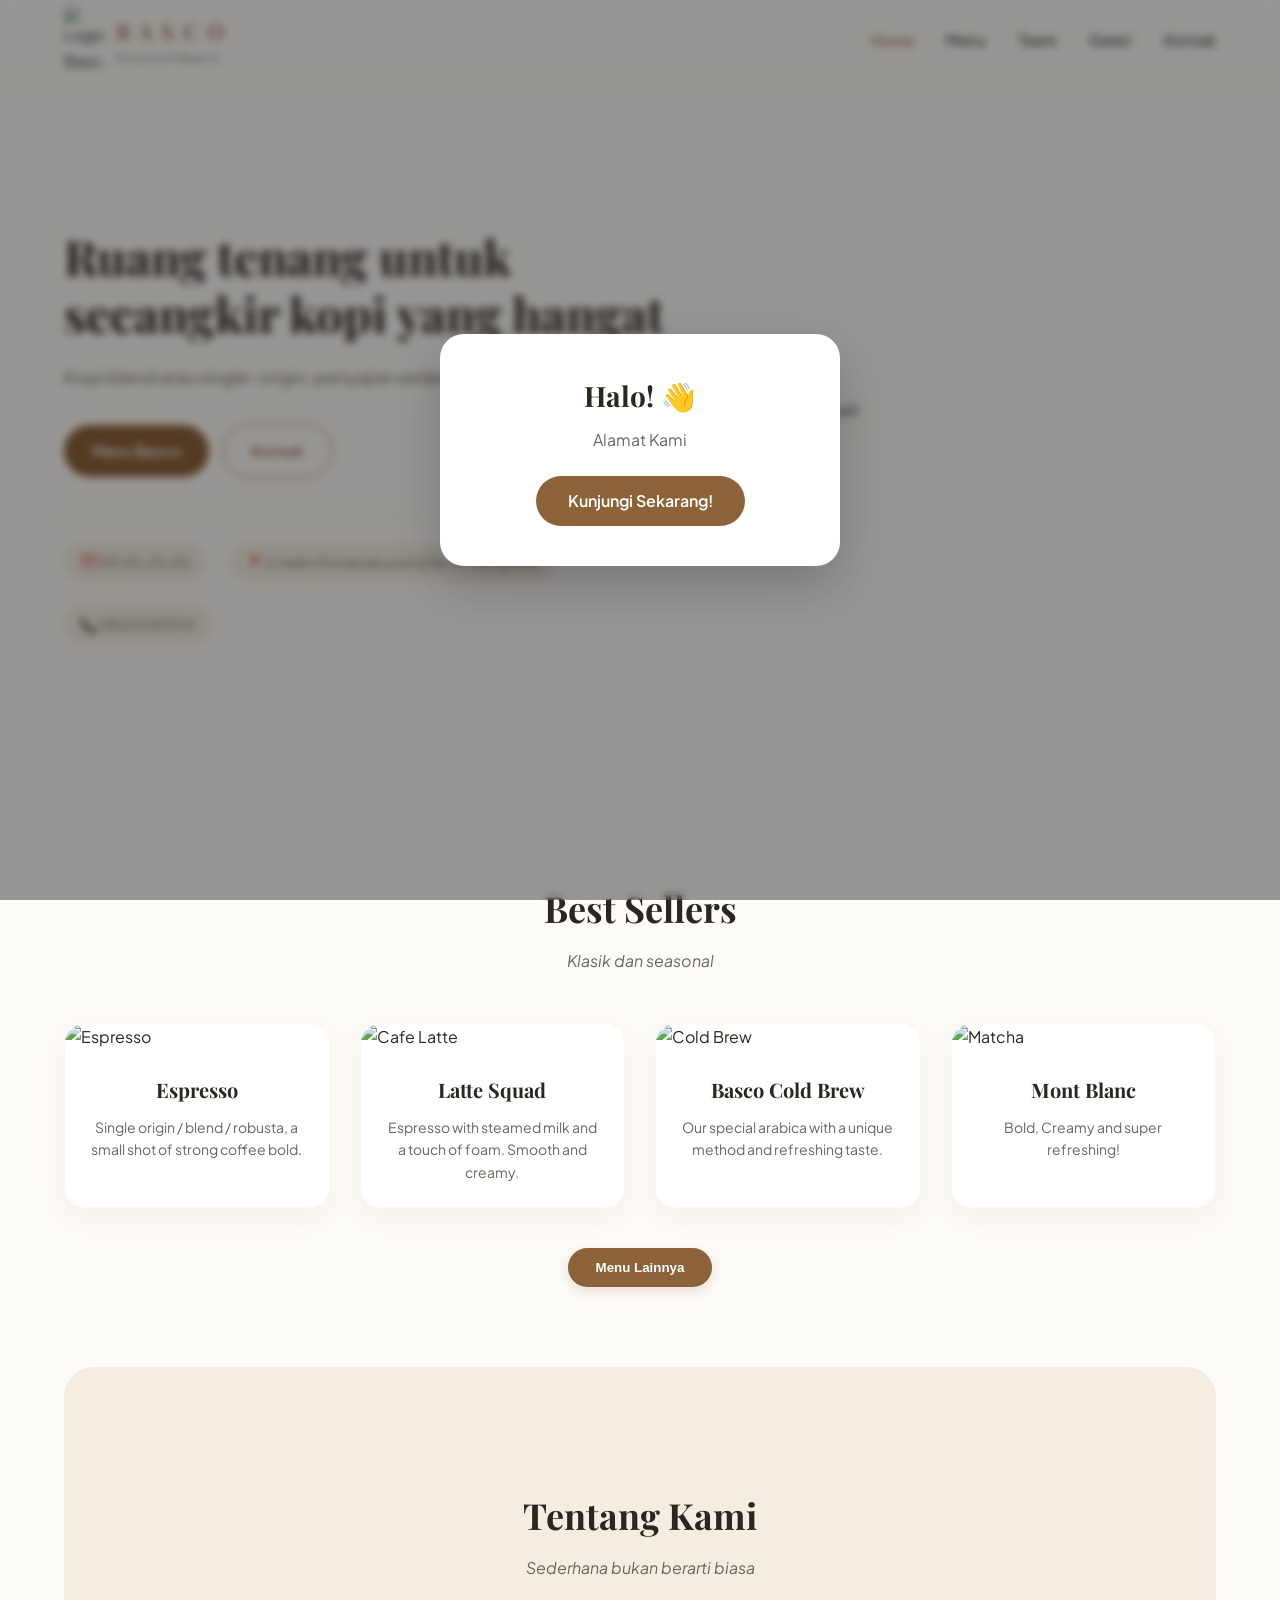
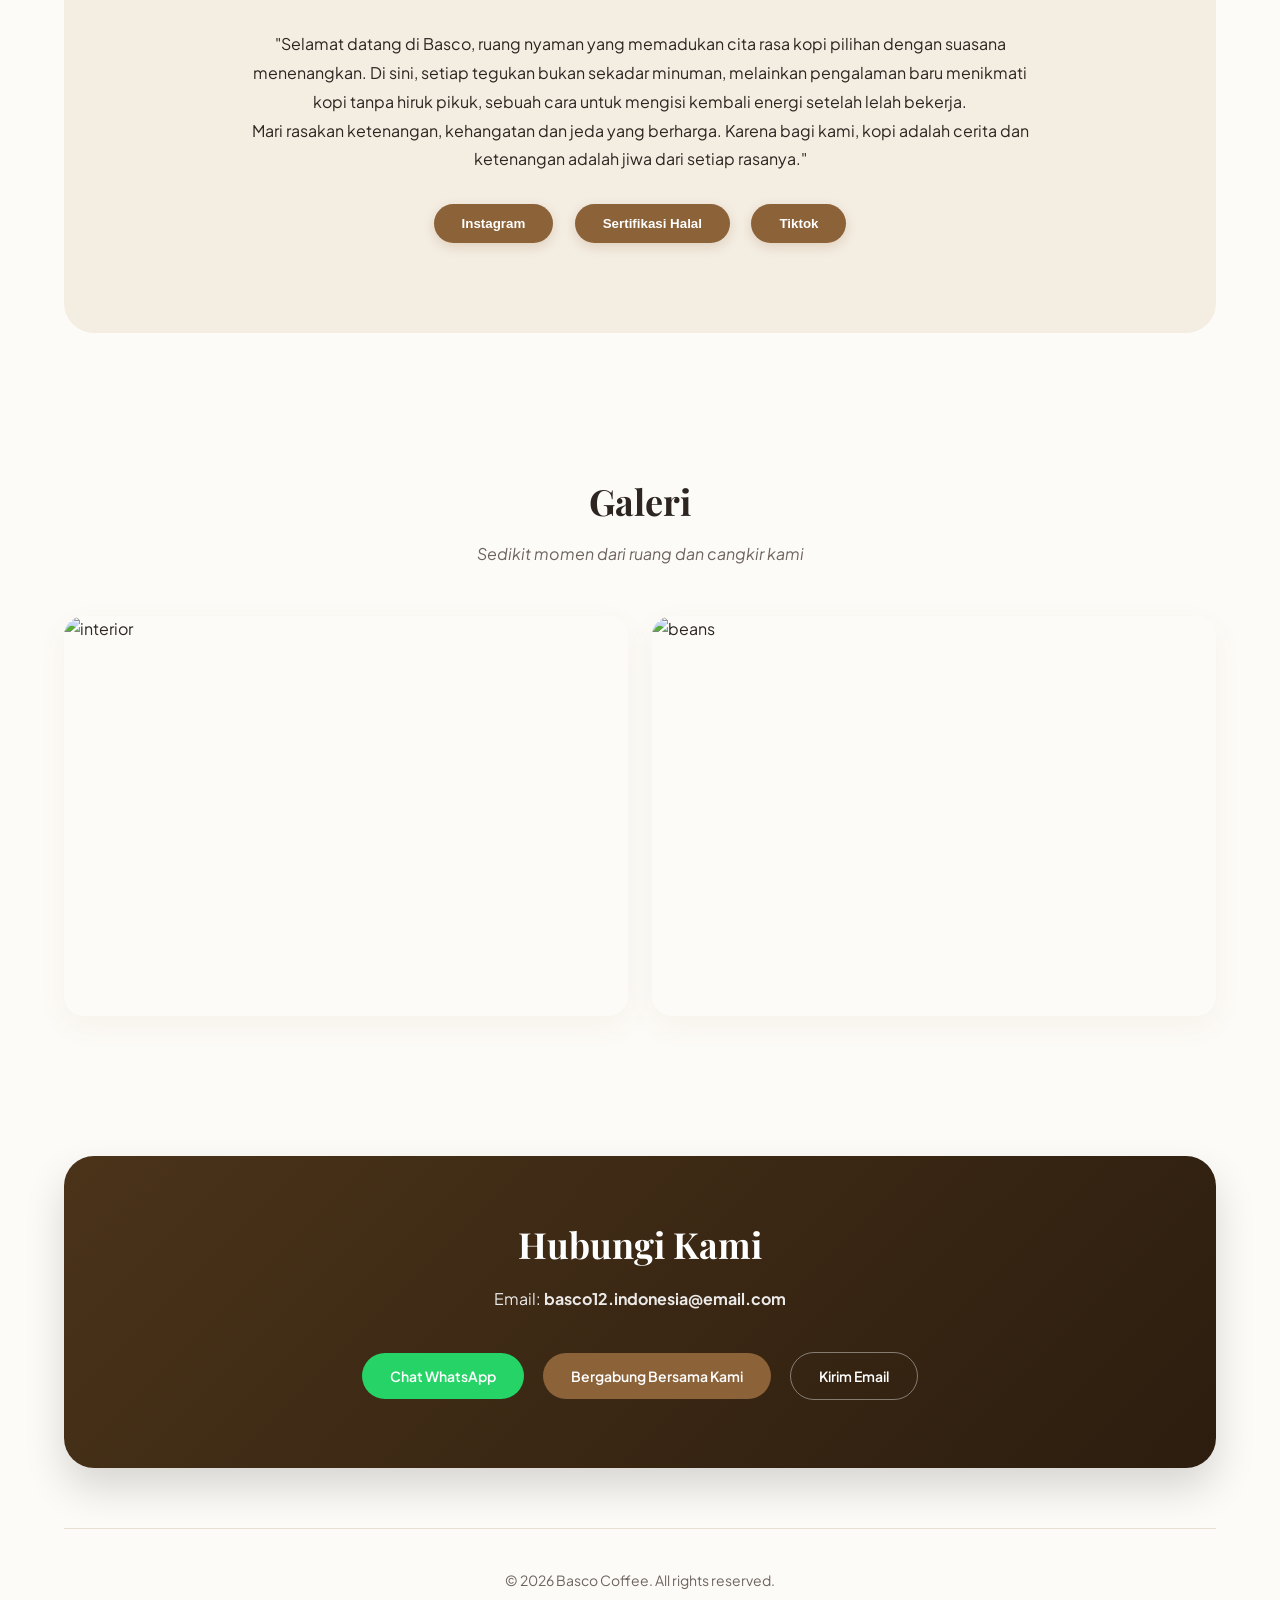
==== index.html @ 5ec3954d "Add files via upload" ====
<!doctype html>
<html lang="id">
  <head>
    <meta charset="utf-8" />
    <meta name="viewport" content="width=device-width,initial-scale=1" />
    <title>B A S C O</title>
    <link rel="icon" href="img/logo basco 1.png" type="image/x-icon" />
    <meta name="description" content="BASCO -Bangkalan Specialty Coffee." />

    <link rel="preconnect" href="https://fonts.googleapis.com" />
    <link rel="preconnect" href="https://fonts.gstatic.com" crossorigin />
    <link
      href="https://fonts.googleapis.com/css2?family=Plus+Jakarta+Sans:wght@300;400;500;600;700&family=Playfair+Display:ital,wght@0,600;1,400&display=swap"
      rel="stylesheet"
    />

    <style>
      /* --- SYSTEM VARIABLES & COFFEE THEME --- */
      :root {
        --bg-primary: #fdfbf7;
        --bg-secondary: #f4ede2;
        --text-main: #2c2520;
        --text-muted: #6e645e;
        --accent: #8c6239;
        --accent-hover: #6f4e2c;
        --accent-light: #e8ded1;
        --white: #ffffff;
        --shadow: 0 10px 30px rgba(140, 98, 57, 0.06);
        --transition: all 0.3s cubic-bezier(0.4, 0, 0.2, 1);
      }

      /* --- BASE STYLES --- */
      * {
        box-sizing: border-box;
        margin: 0;
        padding: 0;
      }
      body {
        font-family: "Plus Jakarta Sans", sans-serif;
        background-color: var(--bg-primary);
        color: var(--text-main);
        line-height: 1.6;
        overflow-x: hidden;
      }
      .container {
        width: 100%;
        max-width: 1200px;
        margin: 0 auto;
        padding: 0 24px;
      }
      a {
        text-decoration: none;
        color: inherit;
        transition: var(--transition);
      }

      /* --- HEADER & NAVIGATION --- */
      header {
        background-color: rgba(253, 251, 247, 0.85);
        backdrop-filter: blur(12px);
        position: fixed;
        top: 0;
        left: 0;
        width: 100%;
        z-index: 1000;
        border-bottom: 1px solid rgba(140, 98, 57, 0.08);
      }
      .nav {
        display: flex;
        justify-content: space-between;
        align-items: center;
        height: 80px;
      }
      .brand {
        display: flex;
        align-items: center;
        gap: 12px;
      }
      .brand-title {
        font-family: "Playfair Display", serif;
        font-size: 22px;
        font-weight: 600;
        letter-spacing: 2px;
        color: var(--accent);
      }
      .brand-sub {
        font-size: 11px;
        color: var(--text-muted);
        letter-spacing: 1px;
      }
      nav ul {
        display: flex;
        list-style: none;
        gap: 32px;
      }
      nav ul a {
        font-size: 15px;
        font-weight: 500;
        color: var(--text-main);
        position: relative;
      }
      nav ul a:hover,
      nav ul a.active {
        color: var(--accent);
      }
      nav ul a::after {
        content: "";
        position: absolute;
        bottom: -6px;
        left: 0;
        width: 0;
        height: 2px;
        background-color: var(--accent);
        transition: var(--transition);
      }
      nav ul a:hover::after {
        width: 100%;
      }
      .menu-toggle {
        display: none;
        background: none;
        border: none;
        font-size: 24px;
        color: var(--text-main);
        cursor: pointer;
      }

      /* --- MAIN CONTAINER COMPENSATE --- */
      main {
        margin-top: 80px;
      }

      /* --- HERO SECTION --- */
      .hero {
        display: grid;
        grid-template-columns: 1.2fr 0.8fr;
        align-items: center;
        gap: 60px;
        padding: 80px 0;
        min-height: calc(100vh - 80px);
      }
      .hero-content h1 {
        font-family: "Playfair Display", serif;
        font-size: 48px;
        line-height: 1.2;
        margin-bottom: 20px;
        color: var(--text-main);
      }
      .hero-content p.muted {
        font-size: 18px;
        color: var(--text-muted);
        margin-bottom: 32px;
      }
      .hero-info-grid {
        display: flex;
        gap: 24px;
        flex-wrap: wrap;
        margin-top: 40px;
        padding-top: 24px;
        border-top: 1px solid var(--accent-light);
      }
      .hero-info-grid div {
        font-size: 14px;
        color: var(--text-muted);
        background: var(--bg-secondary);
        padding: 8px 16px;
        border-radius: 30px;
        display: flex;
        align-items: center;
        gap: 8px;
      }
      .hero-visual img {
        width: 100%;
        height: 500px;
        object-fit: cover;
        border-radius: 24px;
        box-shadow: var(--shadow);
      }

      /* --- BUTTONS --- */
      .btn {
        display: inline-block;
        padding: 14px 28px;
        border-radius: 30px;
        font-weight: 600;
        font-size: 15px;
        text-align: center;
      }
      .btn:first-of-type {
        background-color: var(--accent);
        color: var(--white);
      }
      .btn:first-of-type:hover {
        background-color: var(--accent-hover);
        transform: translateY(-2px);
      }
      .btn:last-of-type {
        border: 1px solid var(--accent);
        color: var(--accent);
      }
      .btn:last-of-type:hover {
        background-color: var(--accent-light);
        transform: translateY(-2px);
      }

      /* --- SECTION TITLES --- */
      .section-title {
        text-align: center;
        margin-bottom: 50px;
        padding-top: 60px;
      }
      .section-title h2 {
        font-family: "Playfair Display", serif;
        font-size: 36px;
        color: var(--text-main);
        margin-bottom: 10px;
      }
      .section-title .muted {
        color: var(--text-muted);
        font-size: 16px;
        font-style: italic;
      }

      /* --- MENU CARD GRID --- */
      .grid.menu-grid {
        display: grid;
        grid-template-columns: repeat(auto-fit, minmax(250px, 1fr));
        gap: 30px;
        margin-bottom: 40px;
      }
      .card {
        background: var(--white);
        border-radius: 20px;
        overflow: hidden;
        box-shadow: var(--shadow);
        transition: var(--transition);
        border: 1px solid rgba(140, 98, 57, 0.04);
      }
      .card:hover {
        transform: translateY(-8px);
        box-shadow: 0 20px 40px rgba(140, 98, 57, 0.12);
      }
      .card .media img {
        width: 100%;
        height: 220px;
        object-fit: cover;
      }
      .card .body {
        padding: 24px;
        text-align: center;
      }
      .card h3 {
        font-family: "Playfair Display", serif;
        font-size: 20px;
        margin-bottom: 10px;
        color: var(--text-main);
      }
      .card p.muted {
        font-size: 14px;
        color: var(--text-muted);
      }
      .body-btn {
        display: flex;
        justify-content: center;
        gap: 16px;
        flex-wrap: wrap;
        margin: 30px 0;
      }
      .menu-btn {
        background-color: var(--accent);
        color: var(--white);
        border: none;
        padding: 12px 28px;
        border-radius: 30px;
        font-weight: 600;
        cursor: pointer;
        transition: var(--transition);
        box-shadow: 0 4px 12px rgba(140, 98, 57, 0.2);
      }
      .menu-btn:hover {
        background-color: var(--accent-hover);
        transform: translateY(-2px);
      }

      /* --- ABOUT SECTION --- */
      #about {
        background-color: var(--bg-secondary) !important;
        border-radius: 30px !important;
        padding: 60px 40px;
        margin-top: 80px;
      }
      #about p.muted {
        font-size: 16px;
        color: var(--text-main);
        text-align: center;
        max-width: 800px;
        margin: 0 auto;
      }
      #about p {
        margin-bottom: 20px;
        line-height: 1.8;
      }

      /* --- GALLERY SECTION --- */
      #gallery {
        padding: 80px 0 !important;
      }
      .masonry {
        display: grid;
        grid-template-columns: 1fr 1fr;
        gap: 24px;
      }
      .masonry img {
        width: 100%;
        height: 400px;
        object-fit: cover;
        border-radius: 20px;
        box-shadow: var(--shadow);
        transition: var(--transition);
      }
      .masonry img:hover {
        transform: scale(1.02);
      }

      /* --- CONTACT / CTA BOX --- */
      .cta-box {
        background: linear-gradient(135deg, #4a3319, #2c1d0f);
        color: var(--white);
        padding: 60px 40px;
        border-radius: 30px;
        text-align: center;
        margin: 60px 0;
        box-shadow: 0 20px 40px rgba(0, 0, 0, 0.15);
      }
      .cta-box h2 {
        font-family: "Playfair Display", serif;
        font-size: 36px;
        margin-bottom: 12px;
      }
      .cta-box p {
        margin-bottom: 32px;
        opacity: 0.9;
        font-size: 16px;
      }
      .cta-box a {
        display: inline-block;
        padding: 12px 28px;
        border-radius: 30px;
        margin: 8px;
        font-weight: 600;
        font-size: 14px;
      }
      .cta-box a.whatsapp {
        background-color: #25d366;
        color: white;
      }
      .cta-box a.membership {
        background-color: var(--accent);
        color: white;
      }
      .cta-box a.email {
        background-color: transparent;
        color: white;
        border: 1px solid rgba(255, 255, 255, 0.4);
      }
      .cta-box a:hover {
        transform: translateY(-3px);
        box-shadow: 0 8px 20px rgba(0, 0, 0, 0.2);
      }

      /* --- FOOTER --- */
      footer {
        padding: 40px 0;
        border-top: 1px solid var(--accent-light);
        color: var(--text-muted);
        font-size: 14px;
      }

      /* --- POPUP & OVERLAY --- */
      #popup-overlay {
        position: fixed;
        top: 0;
        left: 0;
        width: 100%;
        height: 100%;
        background: rgba(0, 0, 0, 0.4);
        backdrop-filter: blur(4px);
        z-index: 10000;
        display: none;
        opacity: 0;
        transition: opacity 0.4s ease;
      }
      #instagram-popup {
        position: fixed;
        top: 50%;
        left: 50%;
        transform: translate(-50%, -50%) scale(0.9);
        background: var(--white);
        padding: 40px;
        border-radius: 24px;
        box-shadow: 0 20px 50px rgba(0, 0, 0, 0.2);
        z-index: 10001;
        display: none;
        text-align: center;
        max-width: 400px;
        width: 90%;
        opacity: 0;
        transition:
          transform 0.4s ease,
          opacity 0.4s ease;
      }
      #instagram-popup.show {
        opacity: 1;
        transform: translate(-50%, -50%) scale(1);
      }
      .popup-content h3 {
        font-family: "Playfair Display", serif;
        font-size: 28px;
        margin-bottom: 8px;
      }
      .popup-content p {
        color: var(--text-muted);
        margin-bottom: 24px;
      }
      .insta-btn {
        display: inline-block;
        background: var(--accent);
        color: white;
        padding: 12px 32px;
        border-radius: 30px;
        font-weight: 600;
      }

      /* --- MOBILE NAVIGATION PANEL --- */
      .mobile-nav {
        position: fixed;
        top: 0;
        left: 0;
        width: 100%;
        height: 100%;
        background: rgba(0, 0, 0, 0.5);
        z-index: 2000;
        display: none;
        justify-content: flex-end;
      }
      .mobile-nav .panel {
        background: var(--bg-primary);
        width: 280px;
        height: 100%;
        padding: 40px 24px;
        box-shadow: -10px 0 30px rgba(0, 0, 0, 0.1);
      }

      /* --- FADE IN ANIMATION --- */
      .fade-up {
        opacity: 0;
        transform: translateY(20px);
        animation: fadeUp 0.8s cubic-bezier(0.4, 0, 0.2, 1) forwards;
      }
      @keyframes fadeUp {
        to {
          opacity: 1;
          transform: translateY(0);
        }
      }

      /* --- RESPONSIVE RESPONSES --- */
      @media (max-width: 992px) {
        .hero {
          grid-template-columns: 1fr;
          text-align: center;
          gap: 40px;
          padding: 40px 0;
        }
        .hero-info-grid {
          justify-content: center;
        }
        .hero-visual img {
          height: 350px;
        }
        nav {
          display: none;
        }
        .menu-toggle {
          display: block;
        }
        .masonry {
          grid-template-columns: 1fr;
        }
        .masonry img {
          height: 300px;
        }
      }
    </style>
  </head>
  <body>
    <header>
      <div class="container nav">
        <div class="brand">
          <div class="logo">
            <img
              src="img/logo basco 1.png"
              alt="Logo Basco"
              style="width: 40px; display: block"
            />
          </div>
          <div>
            <div class="brand-title">B A S C O</div>
            <div class="brand-sub">#startwithBasco</div>
          </div>
        </div>

        <nav>
          <ul>
            <li><a href="index.html" class="active">Home</a></li>
            <li><a href="menu.html">Menu</a></li>
            <li><a href="team.html">Team</a></li>
            <li><a href="gallery.html">Galeri</a></li>
            <li><a href="kontak.html">Kontak</a></li>
          </ul>
        </nav>

        <button
          class="menu-toggle"
          aria-label="buka menu"
          onclick="openMobile()"
        >
          ☰
        </button>
      </div>
    </header>

    <main class="container">
      <!-- Hero -->
      <section id="home" class="hero">
        <div class="hero-content fade-up">
          <br>
          <br> 
          <h1>Ruang tenang untuk secangkir kopi yang hangat</h1>
          <p class="muted">
            Kopi blend atau single-origin, penyajian sederhana, tenang dan
            hangat.
          </p>
          <p style="margin-top: 18px">
            <a href="menu.html" class="btn">Menu Basco</a>
            <a href="kontak.html" style="margin-left: 10px" class="btn"
              >Kontak</a
            >
          </p>

          <div class="hero-info-grid">
            <div>⏰ 09.00–23.00</div>
            <div>📍 Jl. Halim Perdanakusuma No.40 Bangkalan</div>
            <div>📞 082232493114</div>
          </div>
        </div>

        <div class="hero-visual fade-up" style="animation-delay: 0.08s">
          <img src="img/dang-cong-JqF4IS65xEg-unsplash.jpg" alt="Latte art" />
        </div>
      </section>

      <!-- Menu -->
      <section id="menu">
        <div class="section-title">
          <div>
            <h2>Best Sellers</h2>
            <div class="muted">Klasik dan seasonal</div>
          </div>
        </div>

        <div class="grid menu-grid">
          <article class="card fade-up">
            <div class="media">
              <img src="img/espresso.png" alt="Espresso" />
            </div>
            <div class="body">
              <h3>Espresso</h3>
              <p class="muted">
                Single origin / blend / robusta, a small shot of strong coffee
                bold.
              </p>
            </div>
          </article>

          <article class="card fade-up">
            <div class="media">
              <img src="img/cafe latte.png" alt="Cafe Latte" />
            </div>
            <div class="body">
              <h3>Latte Squad</h3>
              <p class="muted">
                Espresso with steamed milk and a touch of foam. Smooth and
                creamy.
              </p>
            </div>
          </article>

          <article class="card fade-up">
            <div class="media">
              <img src="img/coldbrew.png" alt="Cold Brew" />
            </div>
            <div class="body">
              <h3>Basco Cold Brew</h3>
              <p class="muted">
                Our special arabica with a unique method and refreshing taste.
              </p>
            </div>
          </article>

          <article class="card fade-up">
            <div class="media">
              <img src="img/montblanc.png" alt="Matcha" />
            </div>
            <div class="body">
              <h3>Mont Blanc</h3>
              <p class="muted">Bold, Creamy and super refreshing!</p>
            </div>
          </article>
        </div>
      </section>

      <div class="body-btn">
        <a href="menu.html"><button class="menu-btn">Menu Lainnya</button></a>
      </div>

      <!-- Tentang -->
      <section id="about">
        <div class="section-title">
          <div>
            <h2>Tentang Kami</h2>
            <div class="muted">Sederhana bukan berarti biasa</div>
          </div>
        </div>
        <div class="split">
          <div>
            <p class="muted">
              "Selamat datang di Basco, ruang nyaman yang memadukan cita rasa
              kopi pilihan dengan suasana menenangkan. Di sini, setiap tegukan
              bukan sekadar minuman, melainkan pengalaman baru menikmati kopi
              tanpa hiruk pikuk, sebuah cara untuk mengisi kembali energi
              setelah lelah bekerja.
            </p>
            <p class="muted">
              Mari rasakan ketenangan, kehangatan dan jeda yang berharga. Karena
              bagi kami, kopi adalah cerita dan ketenangan adalah jiwa dari
              setiap rasanya."
            </p>
          </div>
        </div>

        <div class="body-btn" style="gap: 2%">
          <a href="https://www.instagram.com/basco_coffee/"
            ><button class="menu-btn">Instagram</button></a
          >
          <a href="halal.html"
            ><button class="menu-btn">Sertifikasi Halal</button></a
          >
          <a href="https://www.tiktok.com/@basco.coffee"
            ><button class="menu-btn">Tiktok</button></a
          >
        </div>
      </section>

      <!-- Galeri -->
      <section id="gallery">
        <div class="section-title">
          <div>
            <h2>Galeri</h2>
            <div class="muted">Sedikit momen dari ruang dan cangkir kami</div>
          </div>
        </div>
        <div class="masonry">
          <img src="img/galeri 1.jpg" alt="interior" />
          <img src="img/galeri 2.jpg" alt="beans" />
        </div>
      </section>

      <!-- Kontak -->
      <section id="kontak">
        <div class="cta-box">
          <h2>Hubungi Kami</h2>
          <p>
            Email: <strong id="year-target">basco12.indonesia@email.com</strong>
          </p>
          <a href="https://wa.me/6282232493114" target="_blank" class="whatsapp"
            >Chat WhatsApp</a
          >
          <a href="Memberhsip.html" target="_blank" class="membership"
            >Bergabung Bersama Kami</a
          >
          <a href="mailto:basco12.indonesia@email.com" class="email"
            >Kirim Email</a
          >
        </div>
      </section>

      <!-- Footer -->
      <footer style="text-align: center">
        <p>&copy; <span id="year"></span> Basco Coffee. All rights reserved.</p>
      </footer>
    </main>

    <!-- Popups -->
    <div id="popup-overlay"></div>
    <div id="instagram-popup">
      <div class="popup-content">
        <h3>Halo! 👋</h3>
        <p>Alamat Kami</p>
        <a
          href="https://share.google/6Fn94k9wrX396Gsru"
          target="_blank"
          class="insta-btn"
          >Kunjungi Sekarang!</a
        >
      </div>
    </div>

    <!-- Mobile Nav -->
    <div class="mobile-nav" id="mobileNav" onclick="closeMobile()">
      <div class="panel" onclick="event.stopPropagation()">
        <nav style="display: block">
          <ul
            style="
              list-style: none;
              padding: 0;
              margin: 0;
              display: flex;
              flex-direction: column;
              gap: 20px;
            "
          >
            <li><a href="index.html" onclick="closeMobile()">Home</a></li>
            <li><a href="menu.html" onclick="closeMobile()">Menu</a></li>
            <li><a href="team.html" onclick="closeMobile()">Team</a></li>
            <li><a href="gallery.html" onclick="closeMobile()">Galeri</a></li>
            <li><a href="kontak.html" onclick="closeMobile()">Kontak</a></li>
          </ul>
        </nav>
      </div>
    </div>

    <script>
      window.addEventListener("load", function () {
        const popup = document.getElementById("instagram-popup");
        const overlay = document.getElementById("popup-overlay");

        popup.style.display = "block";
        overlay.style.display = "block";

        setTimeout(() => {
          popup.classList.add("show");
          overlay.style.opacity = "1";
        }, 100);

        setTimeout(function () {
          popup.style.opacity = "0";
          popup.style.transform = "translate(-50%, -50%) scale(0.9)";
          overlay.style.opacity = "0";

          setTimeout(function () {
            popup.style.display = "none";
            overlay.style.display = "none";
          }, 500);
        }, 2000);
      });

      // Tahun Otomatis Berdasarkan Script Bawaan Anda
      document.getElementById("year").textContent = new Date().getFullYear();

      function openMobile() {
        document.getElementById("mobileNav").style.display = "flex";
      }
      function closeMobile() {
        document.getElementById("mobileNav").style.display = "none";
      }

      // Animasi Fade Up Otomatis bawaan
      window.addEventListener("load", () => {
        document.querySelectorAll(".fade-up").forEach((el, i) => {
          el.style.animationDelay = i * 0.08 + "s";
        });
      });
    </script>
  </body>
</html>
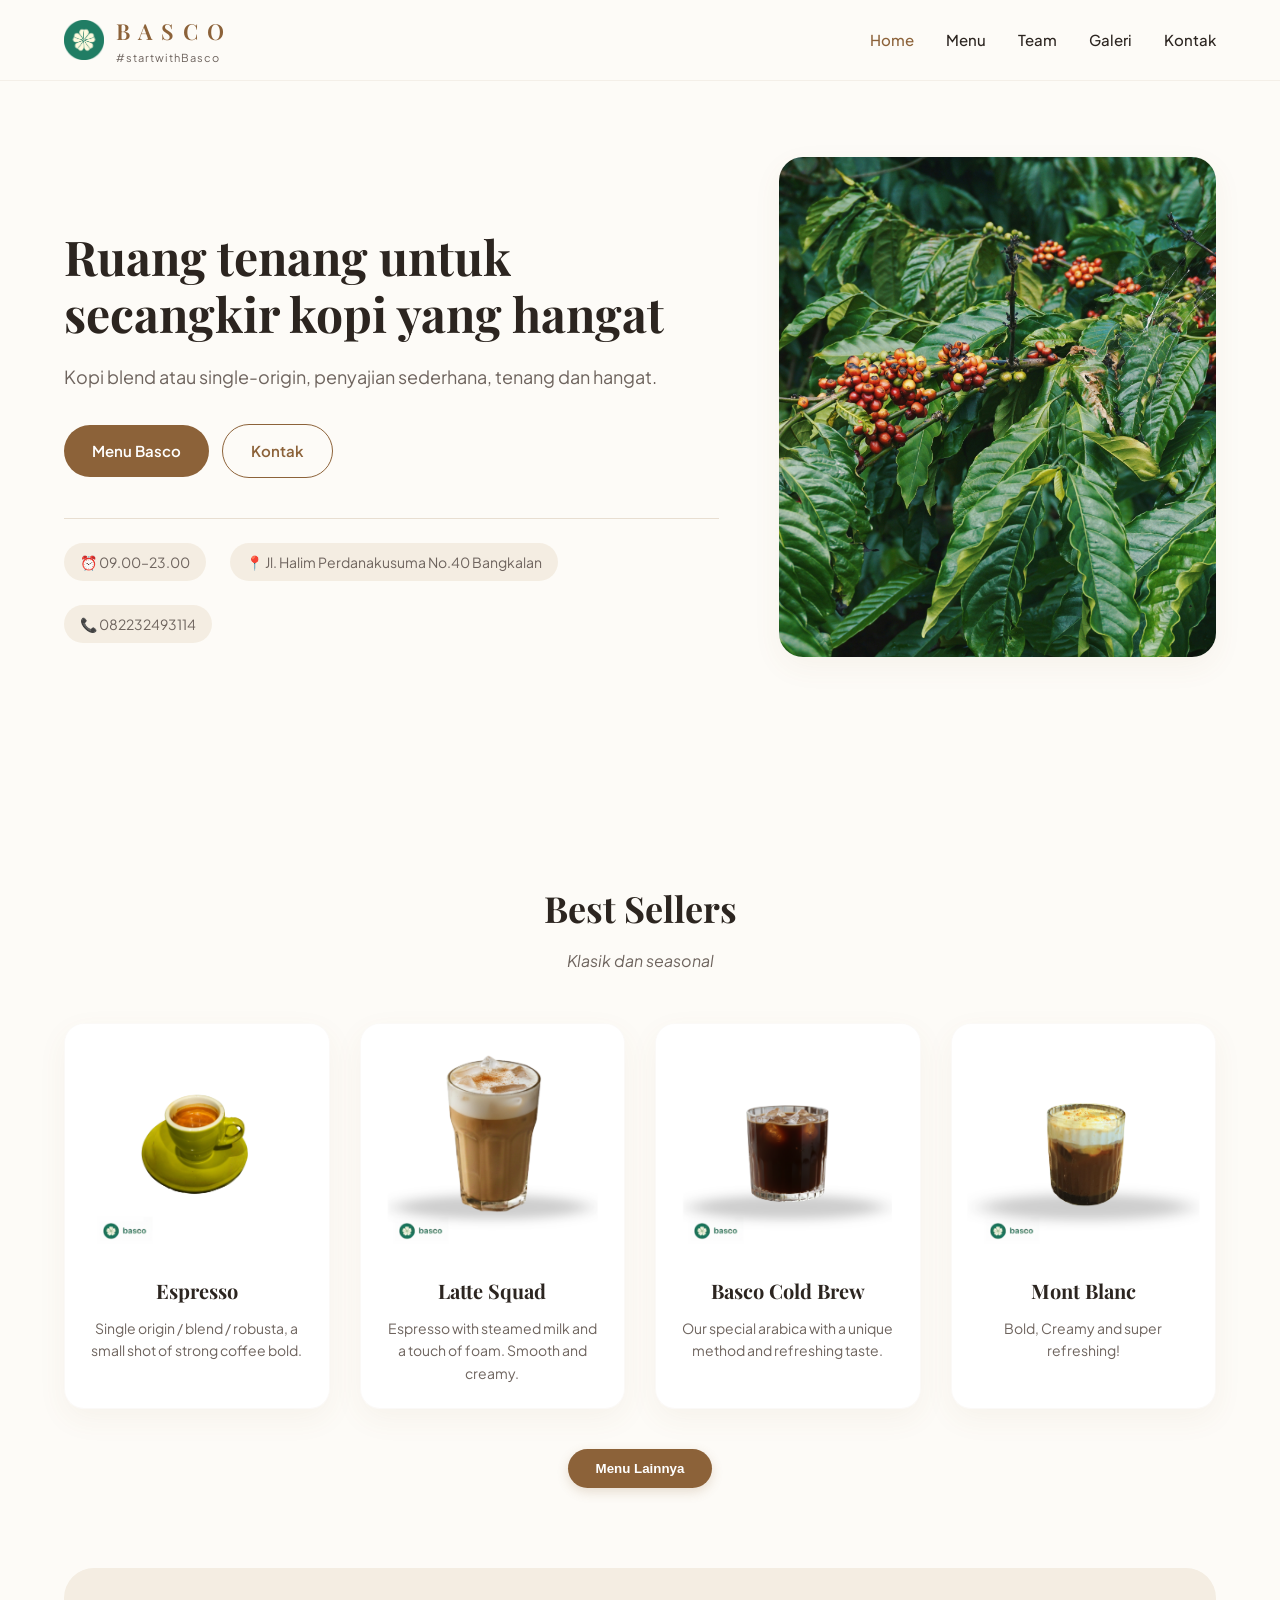
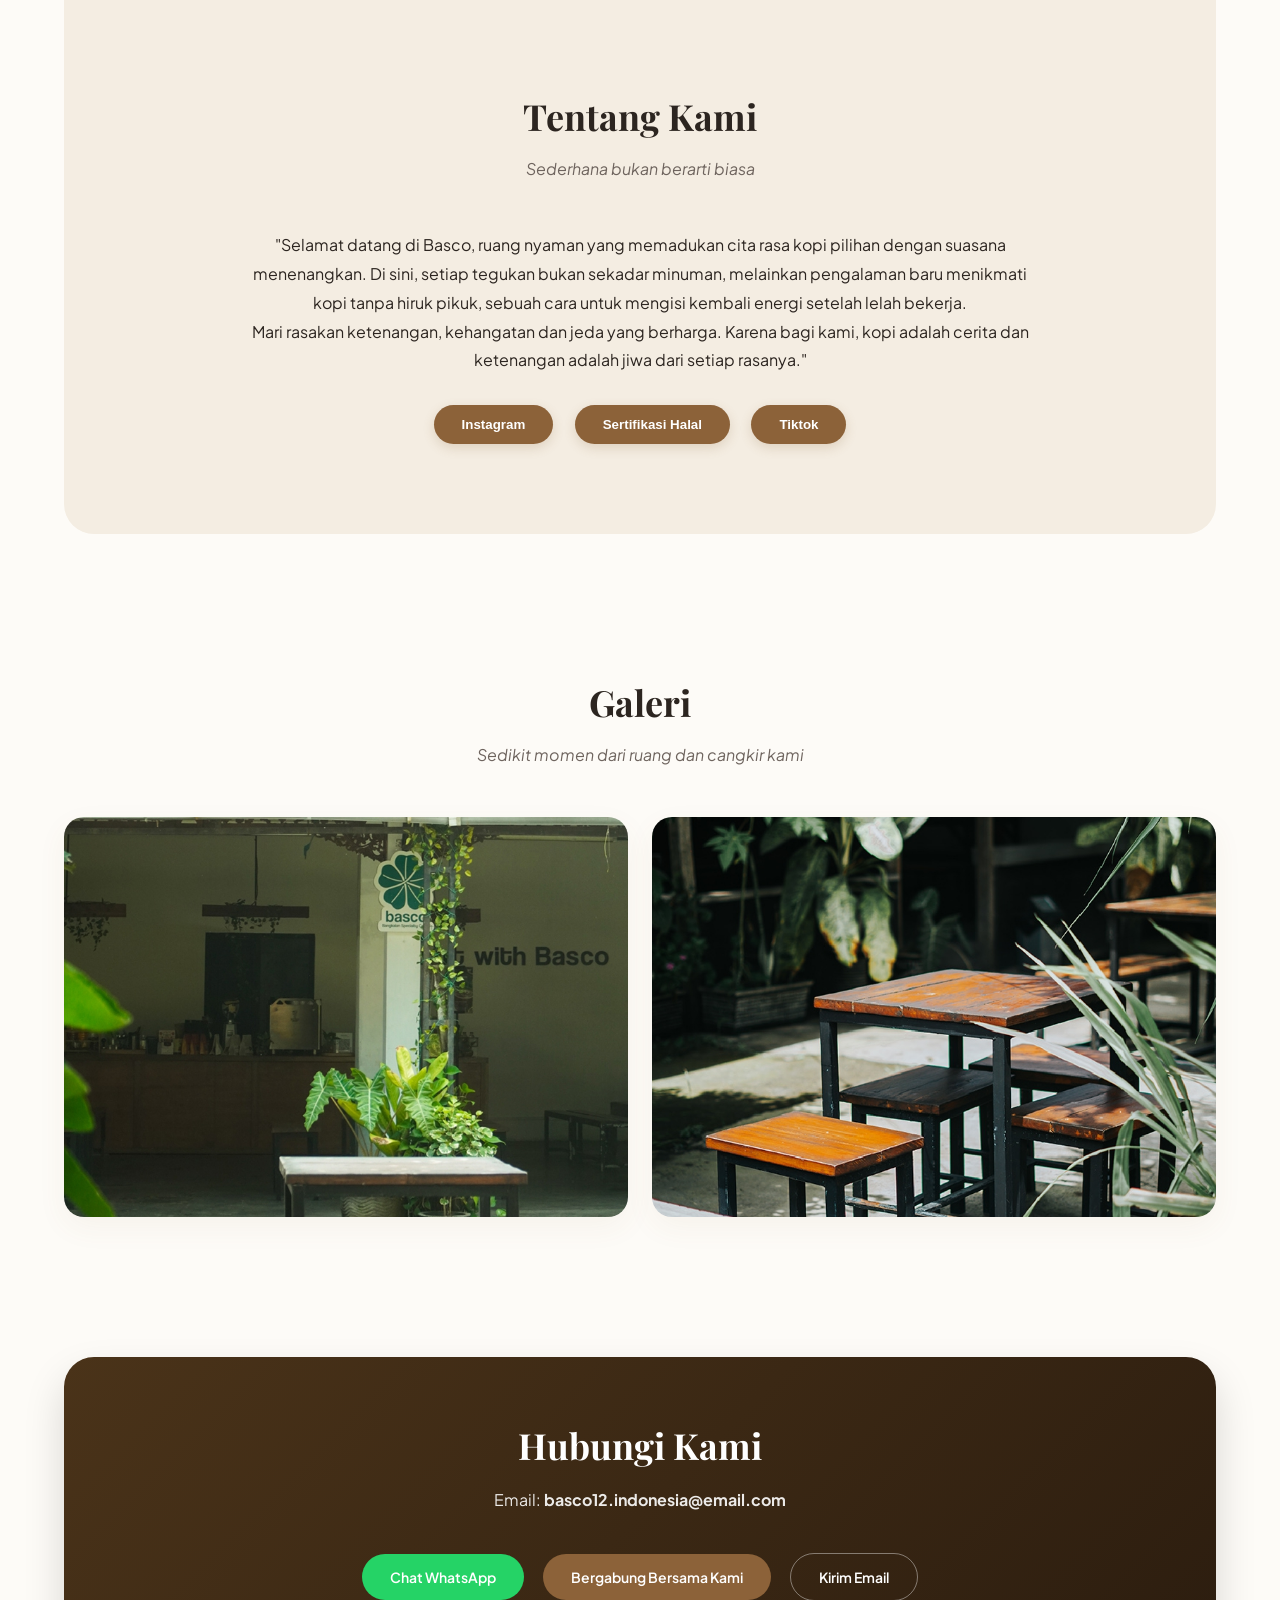
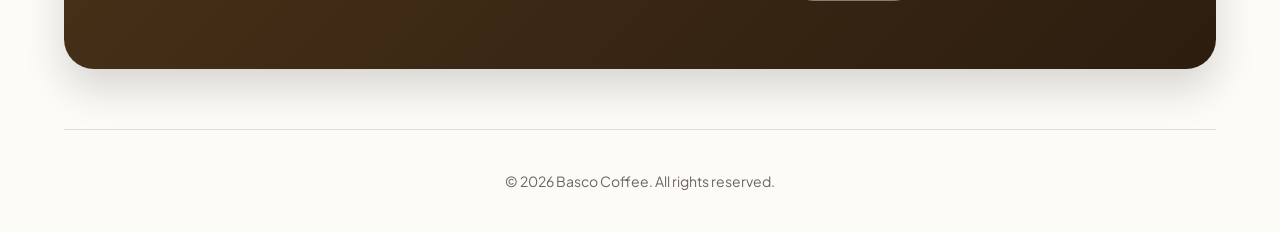
==== commit 677f6c46: "Update index.html" ====
--- a/index.html
+++ b/index.html
@@ -585,7 +585,7 @@
 
           <article class="card fade-up">
             <div class="media">
-              <img src="img/cafe latte.png" alt="Cafe Latte" />
+              <img src="img/cafelatte.png" alt="Cafe Latte" />
             </div>
             <div class="body">
               <h3>Latte Squad</h3>
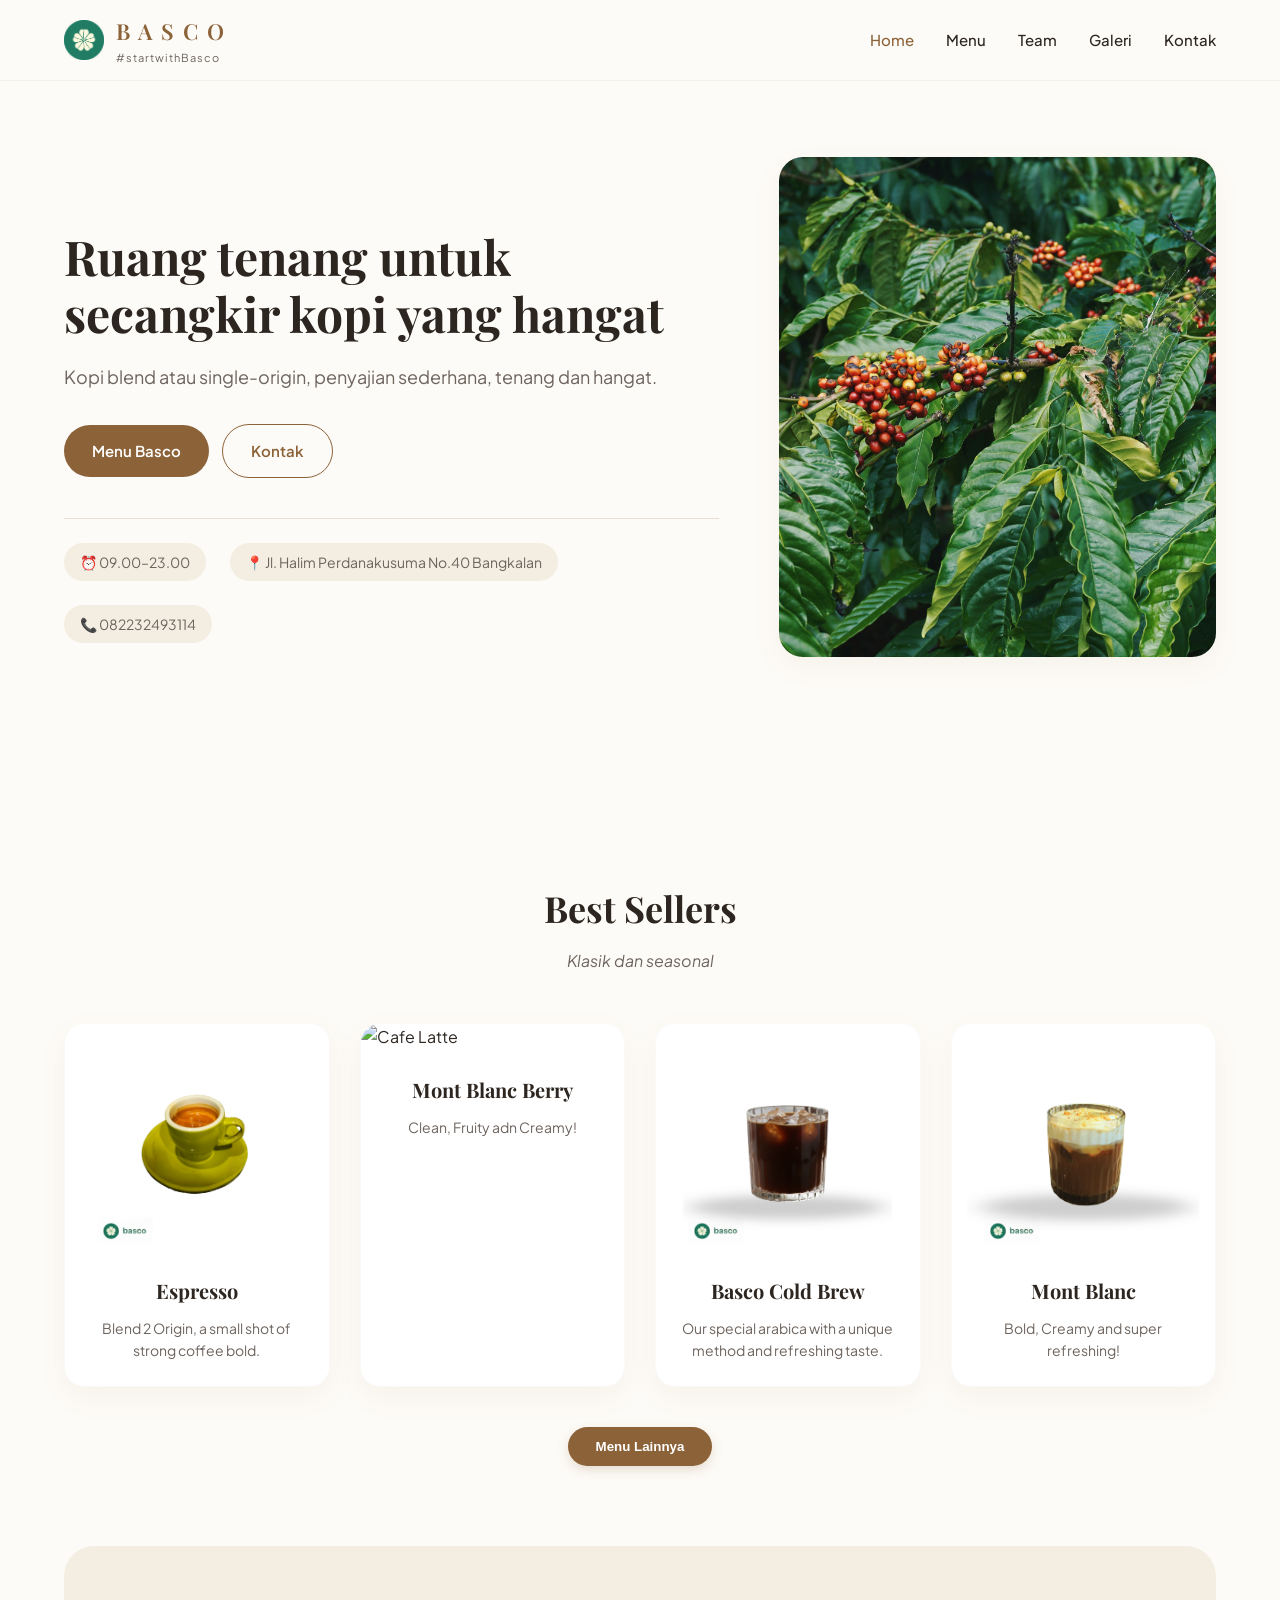
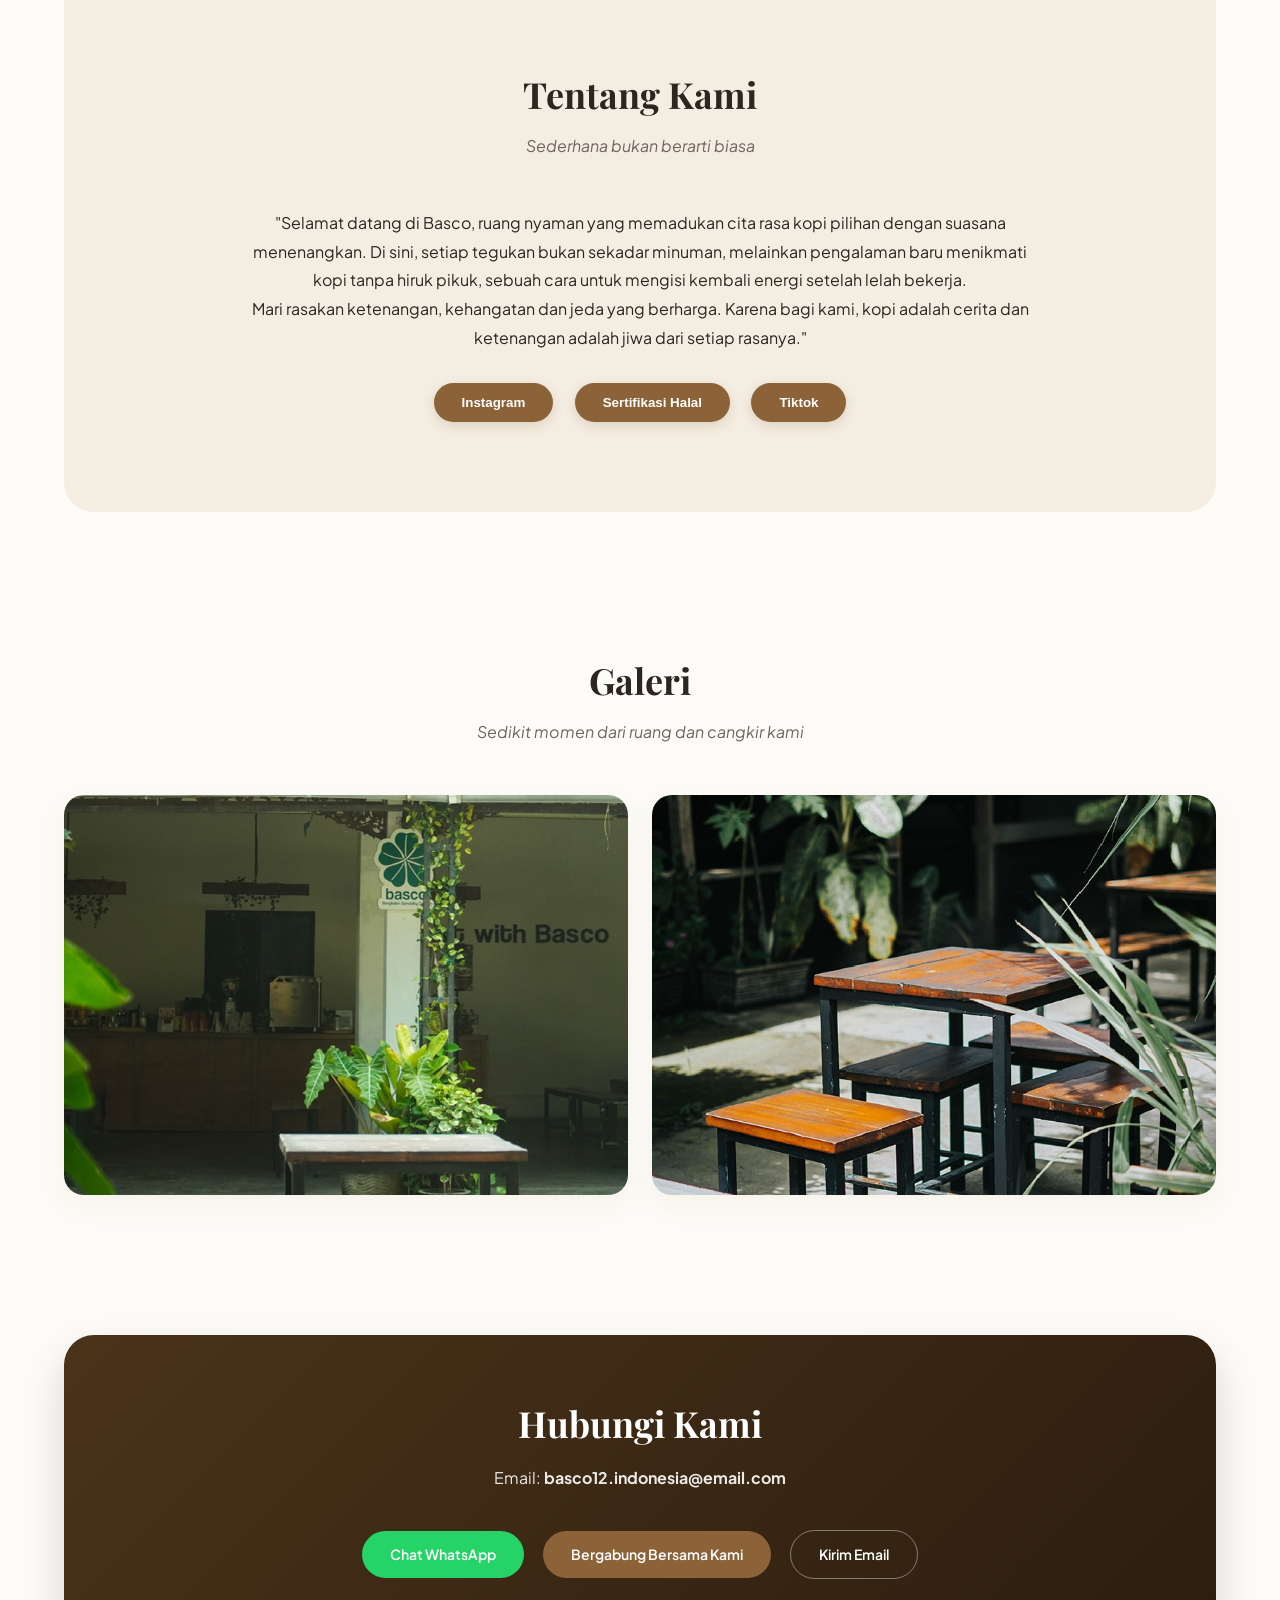
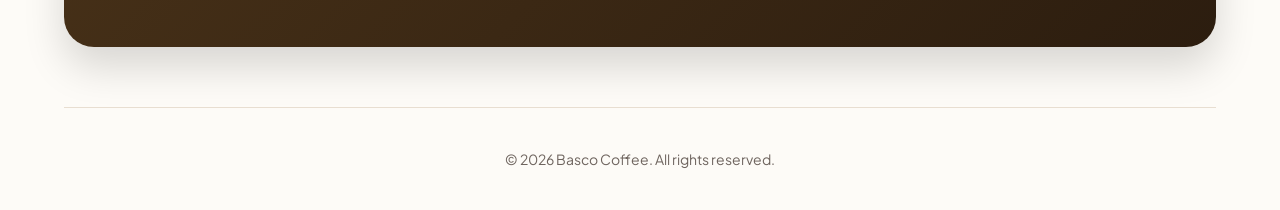
==== commit 3398daf0: "Update index.html" ====
--- a/index.html
+++ b/index.html
@@ -534,8 +534,8 @@
       <!-- Hero -->
       <section id="home" class="hero">
         <div class="hero-content fade-up">
-          <br>
-          <br> 
+          <br />
+          <br />
           <h1>Ruang tenang untuk secangkir kopi yang hangat</h1>
           <p class="muted">
             Kopi blend atau single-origin, penyajian sederhana, tenang dan
@@ -577,22 +577,18 @@
             <div class="body">
               <h3>Espresso</h3>
               <p class="muted">
-                Single origin / blend / robusta, a small shot of strong coffee
-                bold.
+                Blend 2 Origin, a small shot of strong coffee bold.
               </p>
             </div>
           </article>
 
           <article class="card fade-up">
             <div class="media">
-              <img src="img/cafelatte.png" alt="Cafe Latte" />
+              <img src="img/mberry.png" alt="Cafe Latte" />
             </div>
             <div class="body">
-              <h3>Latte Squad</h3>
-              <p class="muted">
-                Espresso with steamed milk and a touch of foam. Smooth and
-                creamy.
-              </p>
+              <h3>Mont Blanc Berry</h3>
+              <p class="muted">Clean, Fruity adn Creamy!</p>
             </div>
           </article>
 
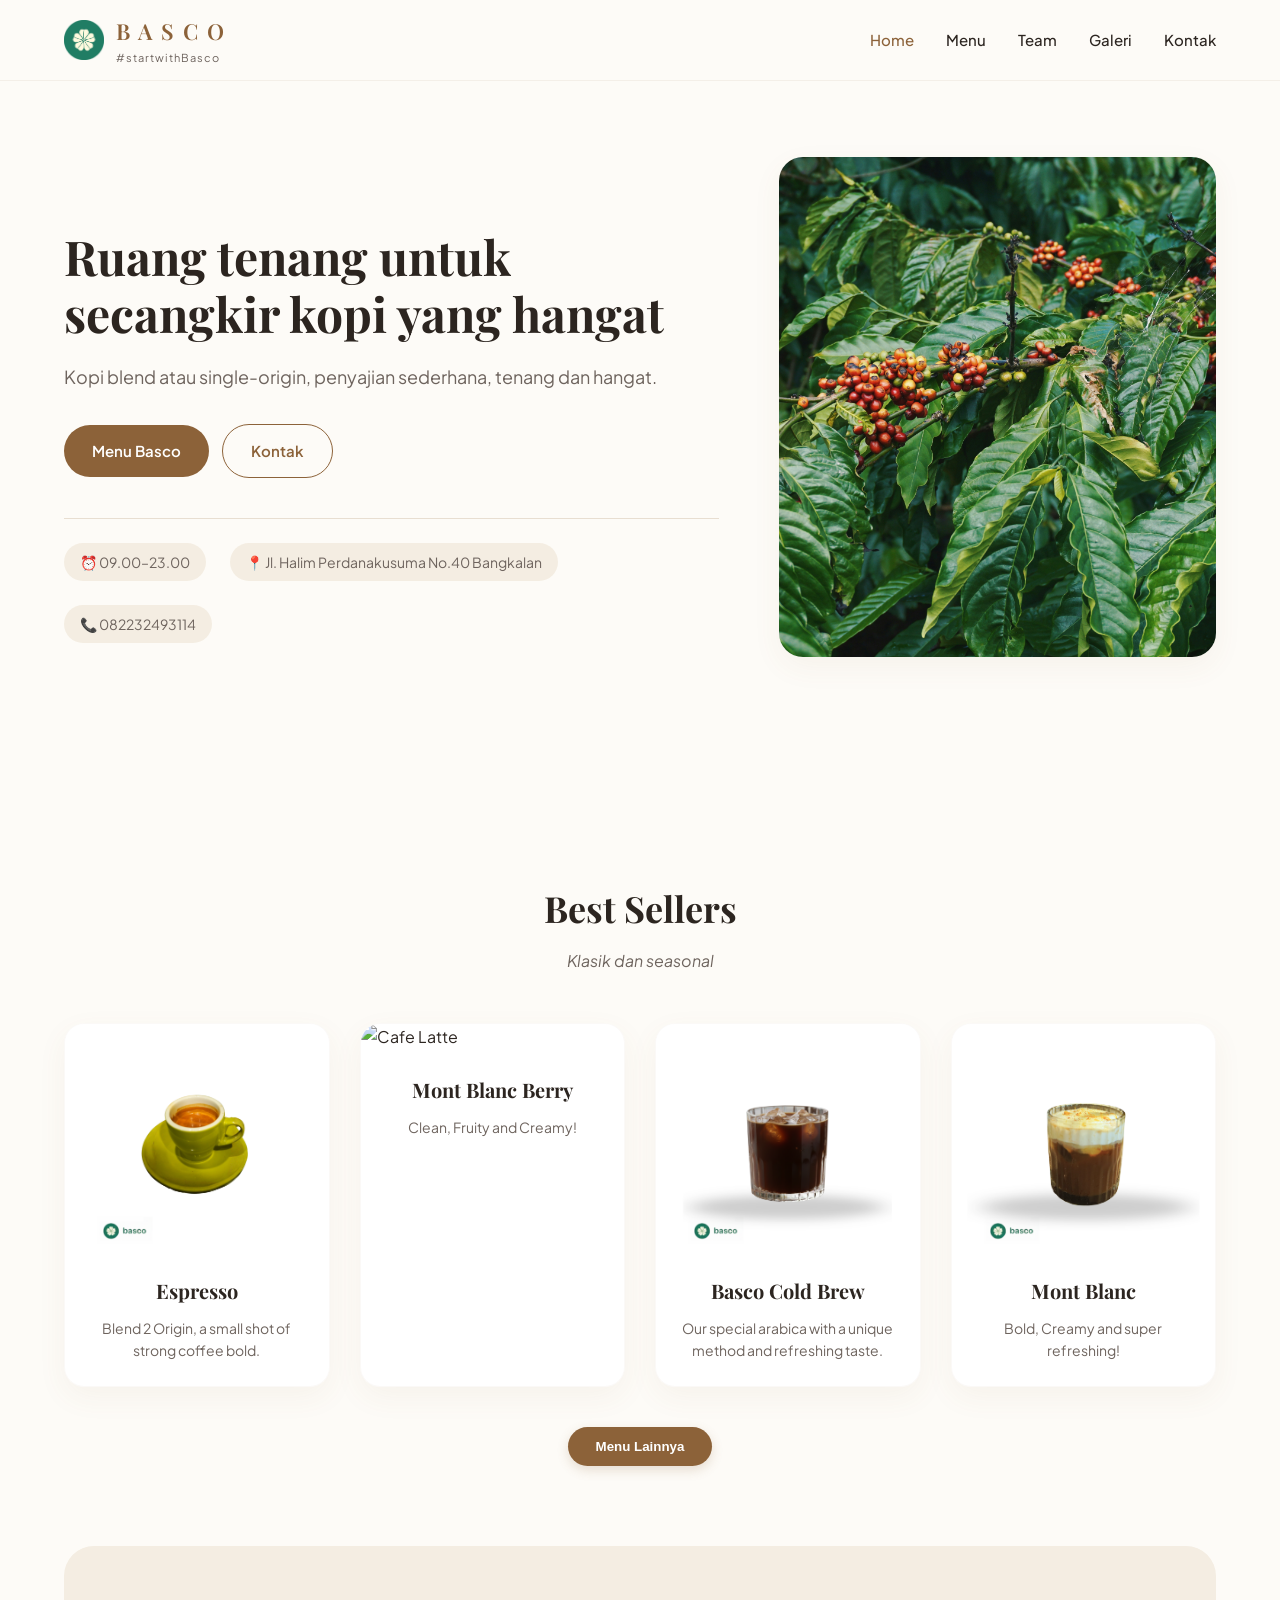
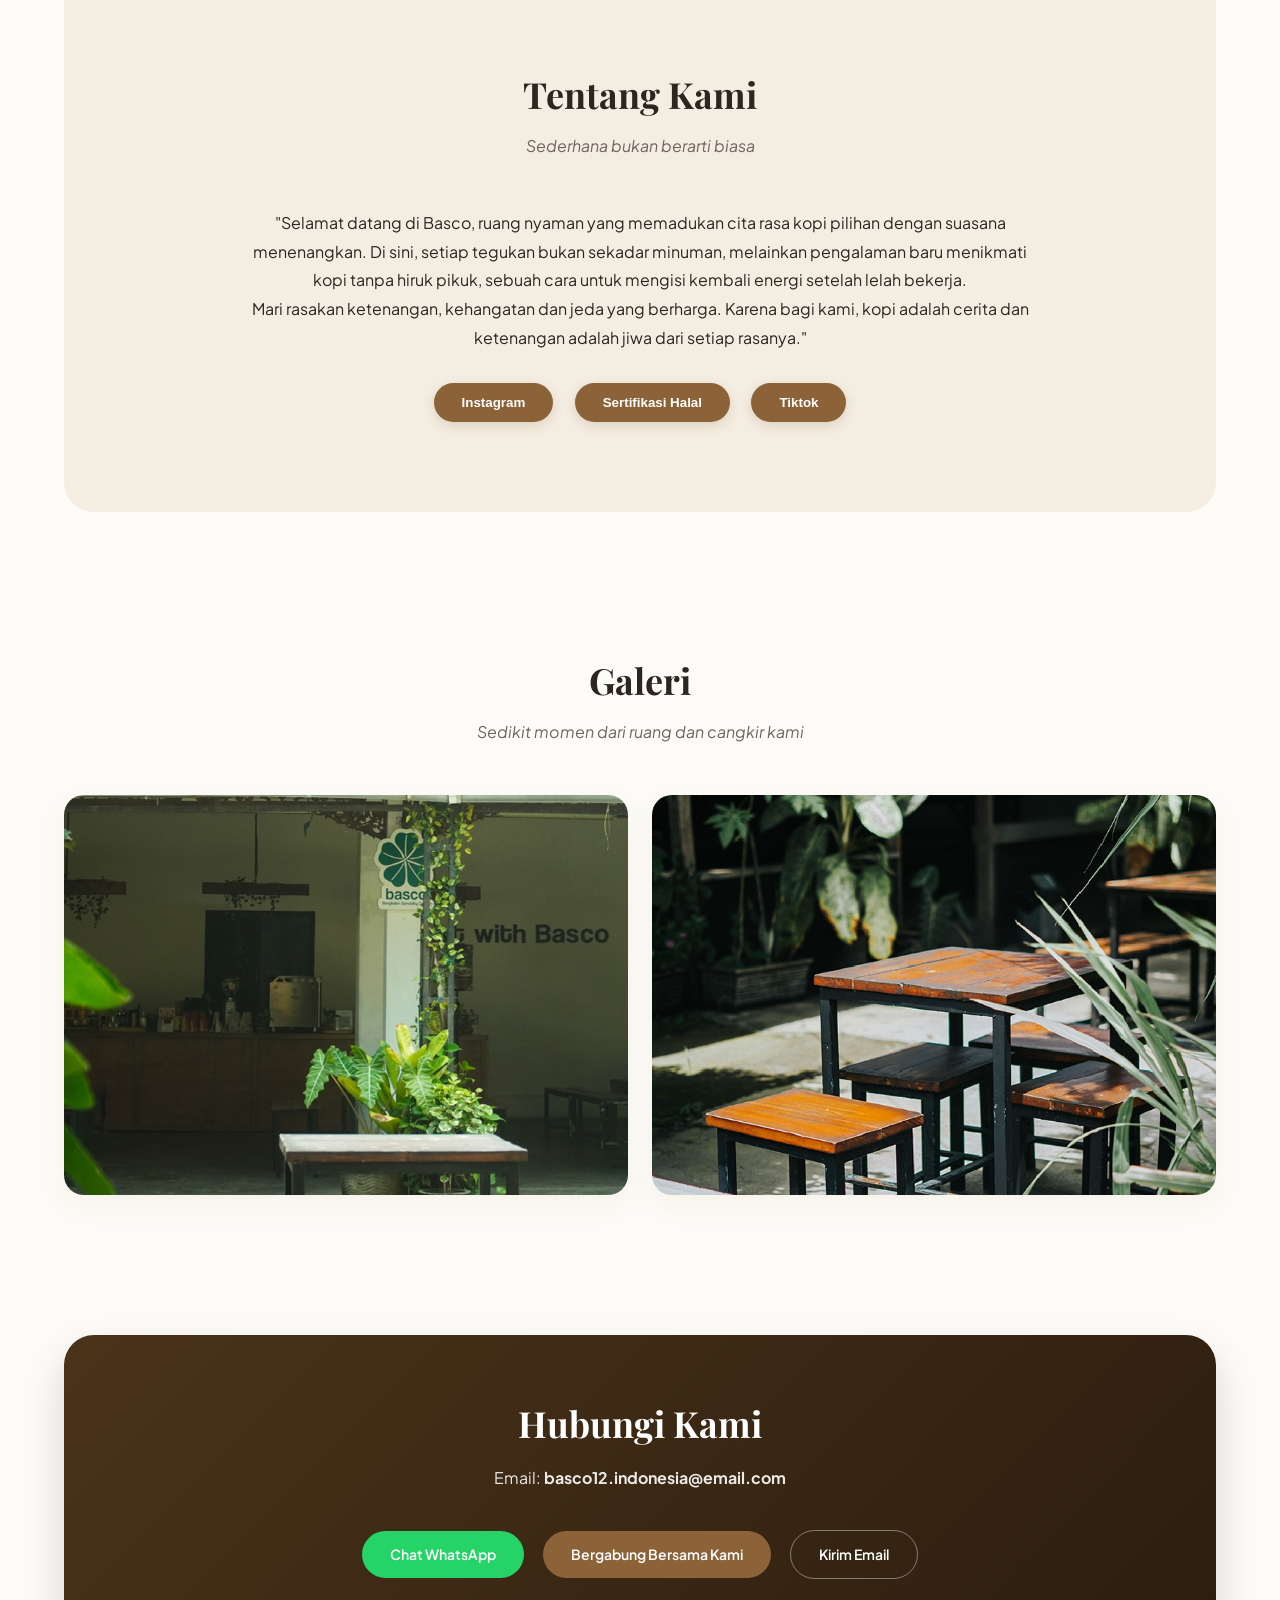
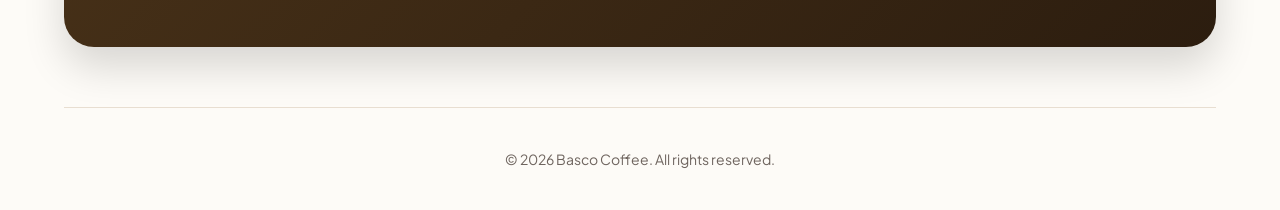
==== commit a1931591: "Update index.html" ====
--- a/index.html
+++ b/index.html
@@ -588,7 +588,7 @@
             </div>
             <div class="body">
               <h3>Mont Blanc Berry</h3>
-              <p class="muted">Clean, Fruity adn Creamy!</p>
+              <p class="muted">Clean, Fruity and Creamy!</p>
             </div>
           </article>
 
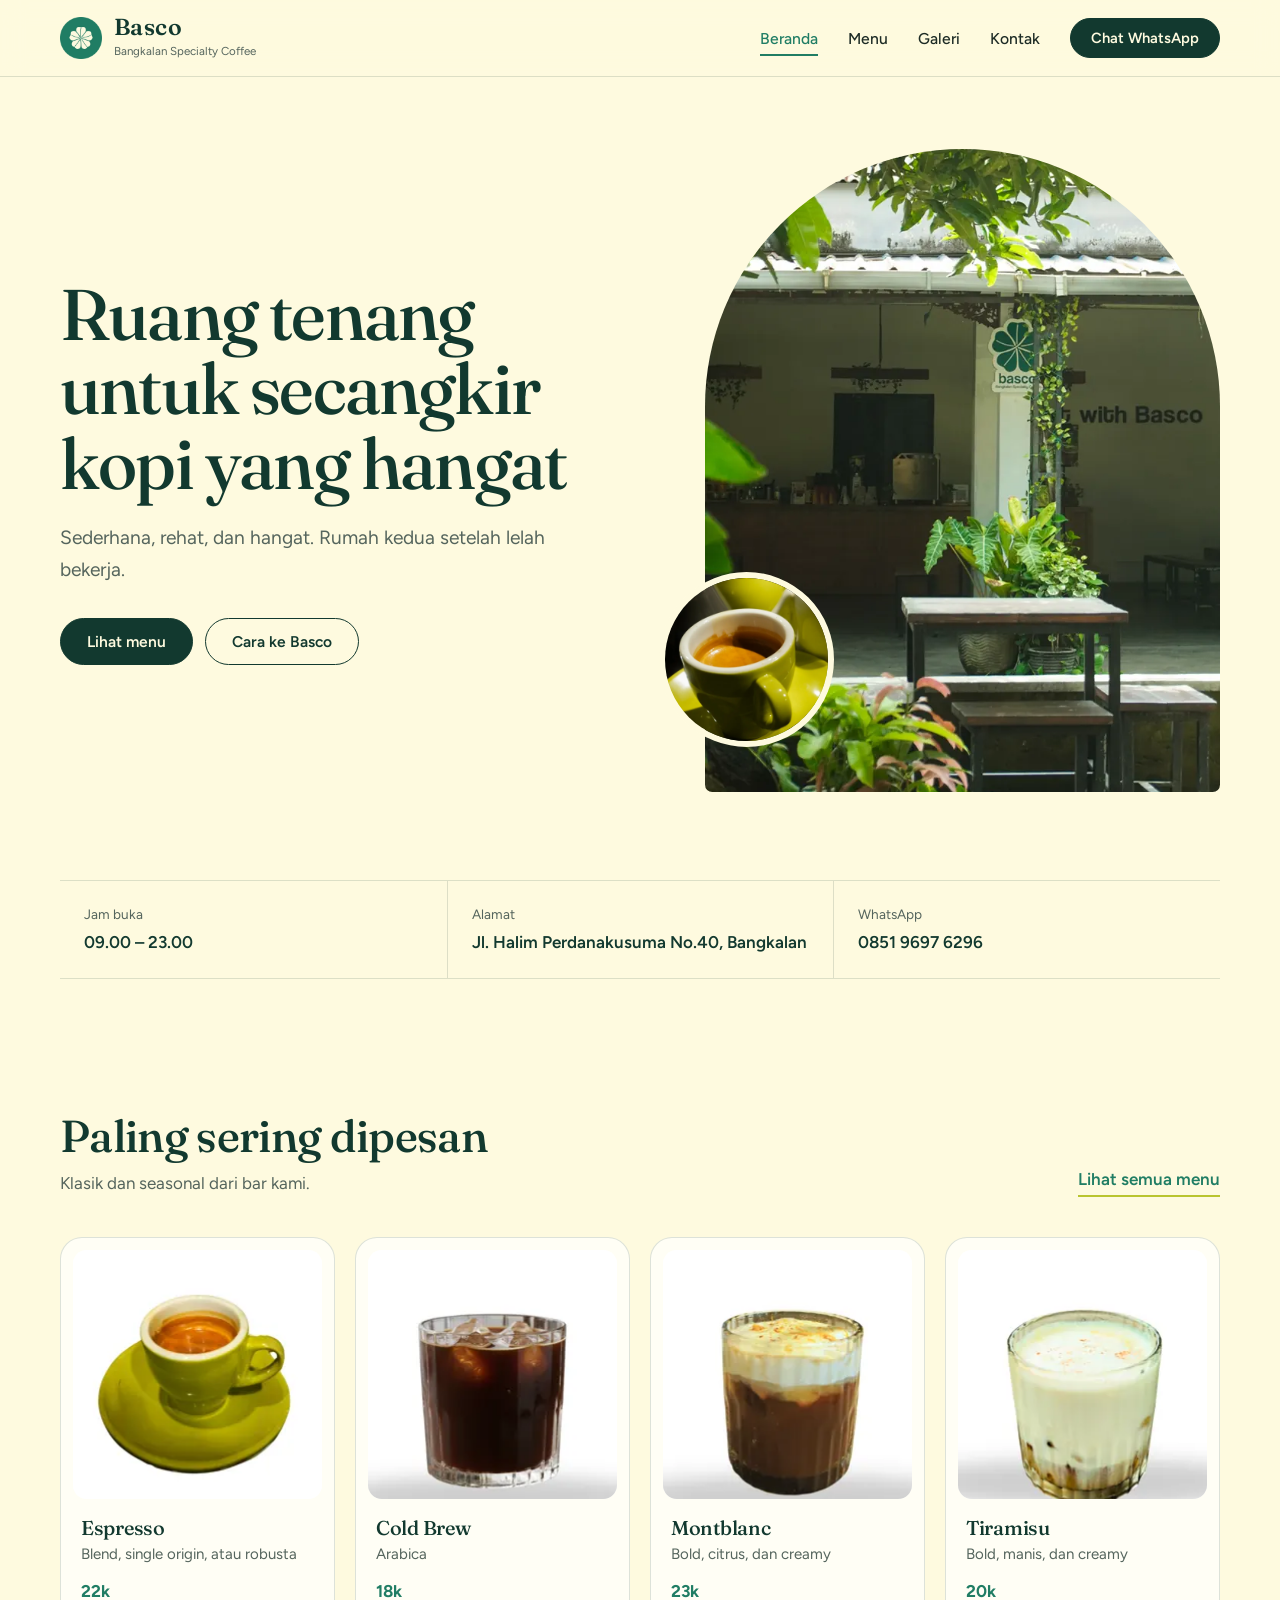
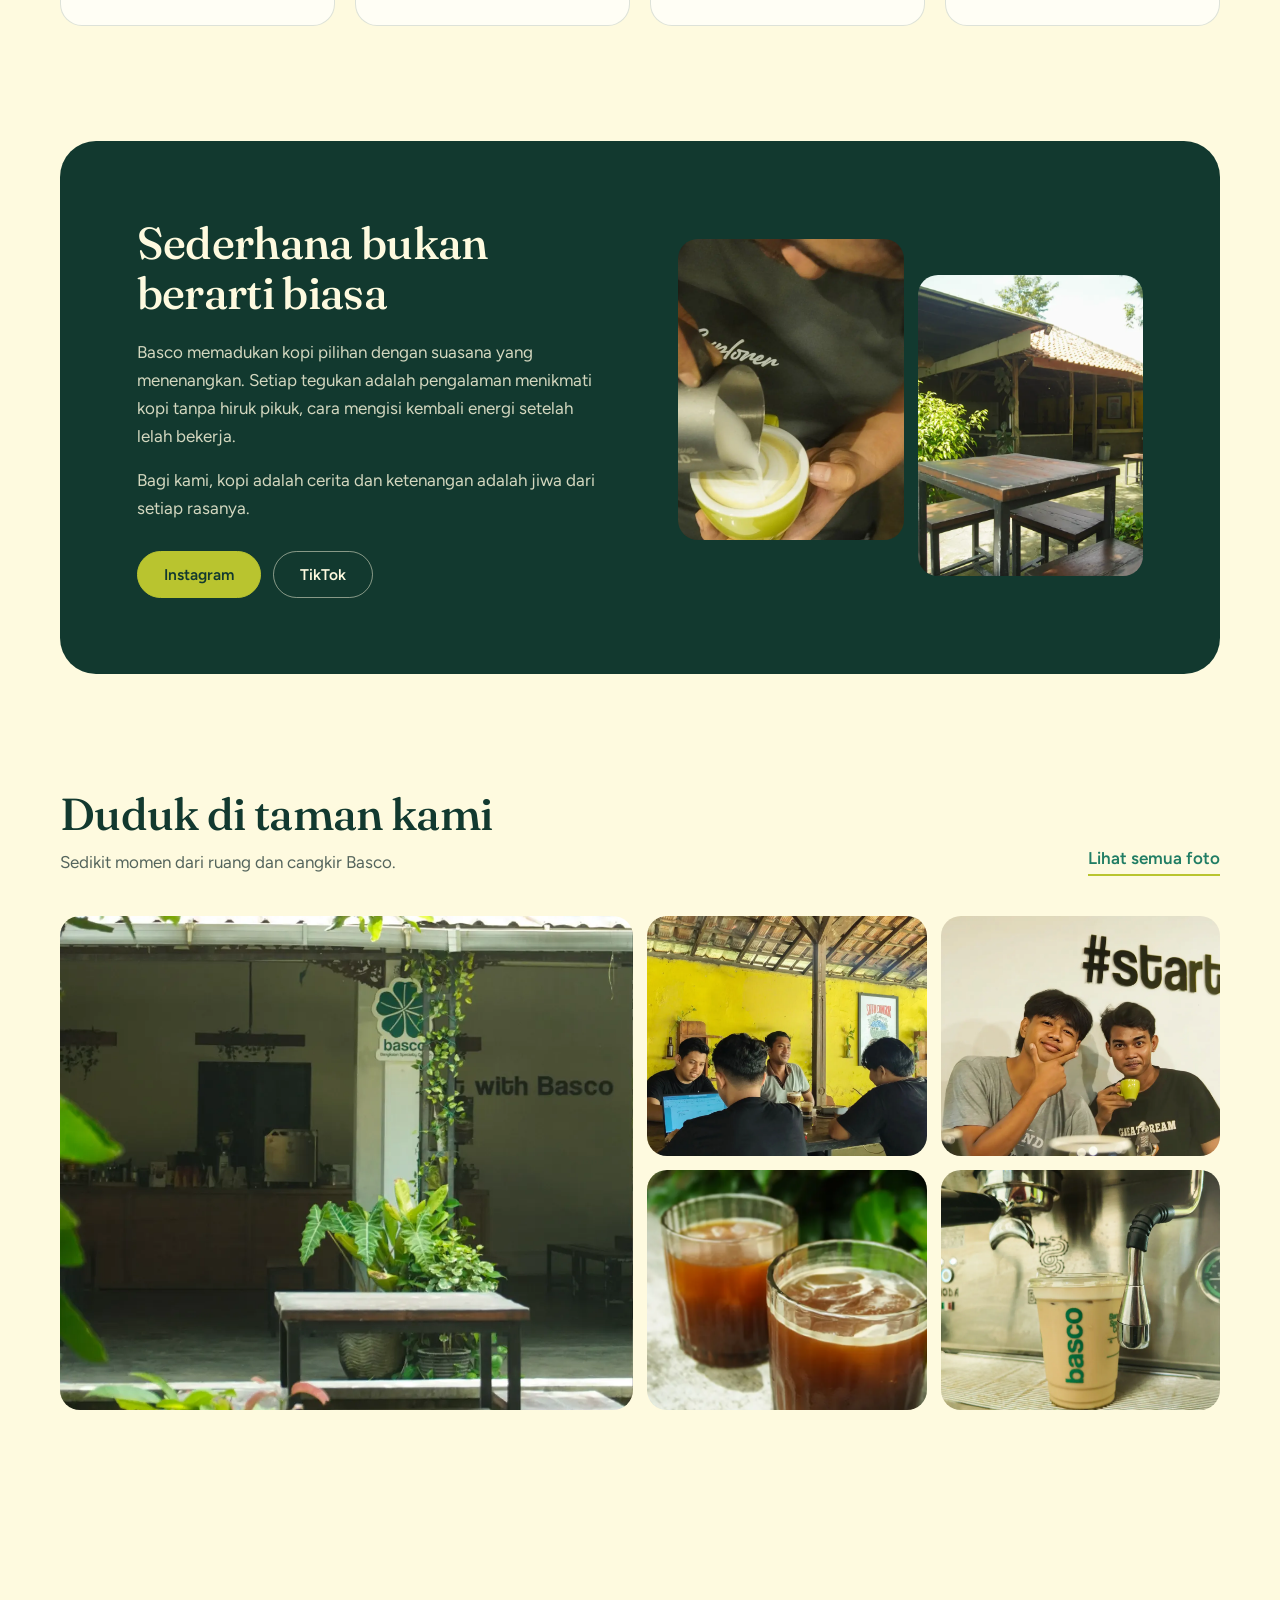
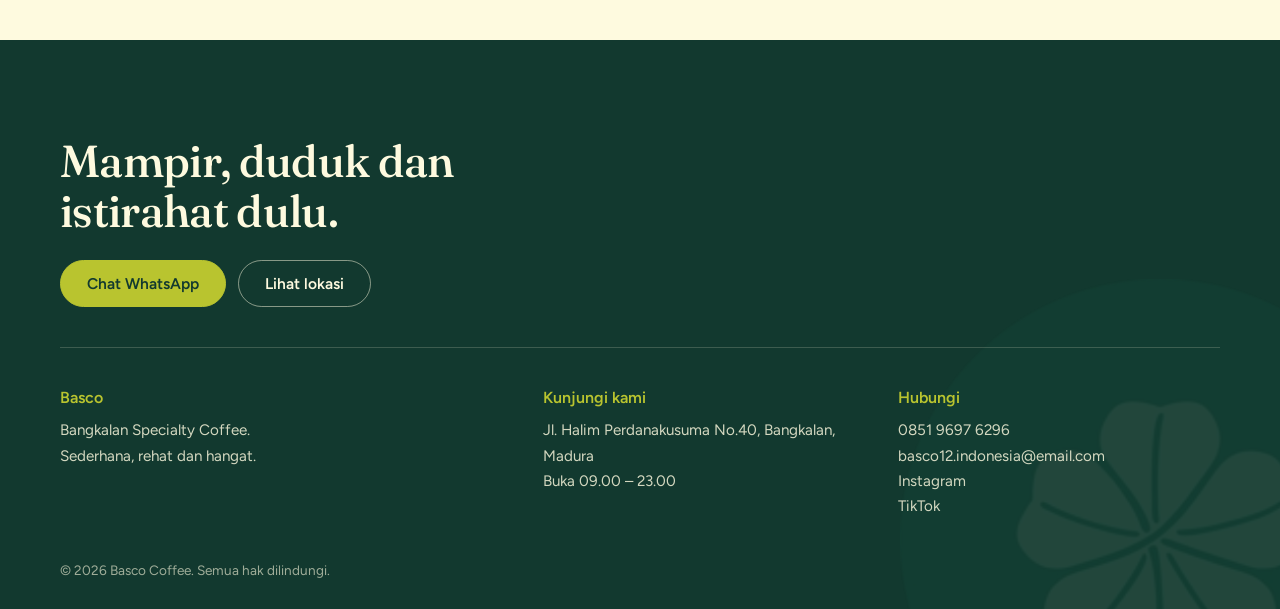
==== commit 077a21ca: "Add files via upload" ====
--- a/index.html
+++ b/index.html
@@ -1,782 +1,164 @@
-<!doctype html>
-<html lang="id">
-  <head>
-    <meta charset="utf-8" />
-    <meta name="viewport" content="width=device-width,initial-scale=1" />
-    <title>B A S C O</title>
-    <link rel="icon" href="img/logo basco 1.png" type="image/x-icon" />
-    <meta name="description" content="BASCO -Bangkalan Specialty Coffee." />
-
-    <link rel="preconnect" href="https://fonts.googleapis.com" />
-    <link rel="preconnect" href="https://fonts.gstatic.com" crossorigin />
-    <link
-      href="https://fonts.googleapis.com/css2?family=Plus+Jakarta+Sans:wght@300;400;500;600;700&family=Playfair+Display:ital,wght@0,600;1,400&display=swap"
-      rel="stylesheet"
-    />
-
-    <style>
-      /* --- SYSTEM VARIABLES & COFFEE THEME --- */
-      :root {
-        --bg-primary: #fdfbf7;
-        --bg-secondary: #f4ede2;
-        --text-main: #2c2520;
-        --text-muted: #6e645e;
-        --accent: #8c6239;
-        --accent-hover: #6f4e2c;
-        --accent-light: #e8ded1;
-        --white: #ffffff;
-        --shadow: 0 10px 30px rgba(140, 98, 57, 0.06);
-        --transition: all 0.3s cubic-bezier(0.4, 0, 0.2, 1);
-      }
-
-      /* --- BASE STYLES --- */
-      * {
-        box-sizing: border-box;
-        margin: 0;
-        padding: 0;
-      }
-      body {
-        font-family: "Plus Jakarta Sans", sans-serif;
-        background-color: var(--bg-primary);
-        color: var(--text-main);
-        line-height: 1.6;
-        overflow-x: hidden;
-      }
-      .container {
-        width: 100%;
-        max-width: 1200px;
-        margin: 0 auto;
-        padding: 0 24px;
-      }
-      a {
-        text-decoration: none;
-        color: inherit;
-        transition: var(--transition);
-      }
-
-      /* --- HEADER & NAVIGATION --- */
-      header {
-        background-color: rgba(253, 251, 247, 0.85);
-        backdrop-filter: blur(12px);
-        position: fixed;
-        top: 0;
-        left: 0;
-        width: 100%;
-        z-index: 1000;
-        border-bottom: 1px solid rgba(140, 98, 57, 0.08);
-      }
-      .nav {
-        display: flex;
-        justify-content: space-between;
-        align-items: center;
-        height: 80px;
-      }
-      .brand {
-        display: flex;
-        align-items: center;
-        gap: 12px;
-      }
-      .brand-title {
-        font-family: "Playfair Display", serif;
-        font-size: 22px;
-        font-weight: 600;
-        letter-spacing: 2px;
-        color: var(--accent);
-      }
-      .brand-sub {
-        font-size: 11px;
-        color: var(--text-muted);
-        letter-spacing: 1px;
-      }
-      nav ul {
-        display: flex;
-        list-style: none;
-        gap: 32px;
-      }
-      nav ul a {
-        font-size: 15px;
-        font-weight: 500;
-        color: var(--text-main);
-        position: relative;
-      }
-      nav ul a:hover,
-      nav ul a.active {
-        color: var(--accent);
-      }
-      nav ul a::after {
-        content: "";
-        position: absolute;
-        bottom: -6px;
-        left: 0;
-        width: 0;
-        height: 2px;
-        background-color: var(--accent);
-        transition: var(--transition);
-      }
-      nav ul a:hover::after {
-        width: 100%;
-      }
-      .menu-toggle {
-        display: none;
-        background: none;
-        border: none;
-        font-size: 24px;
-        color: var(--text-main);
-        cursor: pointer;
-      }
-
-      /* --- MAIN CONTAINER COMPENSATE --- */
-      main {
-        margin-top: 80px;
-      }
-
-      /* --- HERO SECTION --- */
-      .hero {
-        display: grid;
-        grid-template-columns: 1.2fr 0.8fr;
-        align-items: center;
-        gap: 60px;
-        padding: 80px 0;
-        min-height: calc(100vh - 80px);
-      }
-      .hero-content h1 {
-        font-family: "Playfair Display", serif;
-        font-size: 48px;
-        line-height: 1.2;
-        margin-bottom: 20px;
-        color: var(--text-main);
-      }
-      .hero-content p.muted {
-        font-size: 18px;
-        color: var(--text-muted);
-        margin-bottom: 32px;
-      }
-      .hero-info-grid {
-        display: flex;
-        gap: 24px;
-        flex-wrap: wrap;
-        margin-top: 40px;
-        padding-top: 24px;
-        border-top: 1px solid var(--accent-light);
-      }
-      .hero-info-grid div {
-        font-size: 14px;
-        color: var(--text-muted);
-        background: var(--bg-secondary);
-        padding: 8px 16px;
-        border-radius: 30px;
-        display: flex;
-        align-items: center;
-        gap: 8px;
-      }
-      .hero-visual img {
-        width: 100%;
-        height: 500px;
-        object-fit: cover;
-        border-radius: 24px;
-        box-shadow: var(--shadow);
-      }
-
-      /* --- BUTTONS --- */
-      .btn {
-        display: inline-block;
-        padding: 14px 28px;
-        border-radius: 30px;
-        font-weight: 600;
-        font-size: 15px;
-        text-align: center;
-      }
-      .btn:first-of-type {
-        background-color: var(--accent);
-        color: var(--white);
-      }
-      .btn:first-of-type:hover {
-        background-color: var(--accent-hover);
-        transform: translateY(-2px);
-      }
-      .btn:last-of-type {
-        border: 1px solid var(--accent);
-        color: var(--accent);
-      }
-      .btn:last-of-type:hover {
-        background-color: var(--accent-light);
-        transform: translateY(-2px);
-      }
-
-      /* --- SECTION TITLES --- */
-      .section-title {
-        text-align: center;
-        margin-bottom: 50px;
-        padding-top: 60px;
-      }
-      .section-title h2 {
-        font-family: "Playfair Display", serif;
-        font-size: 36px;
-        color: var(--text-main);
-        margin-bottom: 10px;
-      }
-      .section-title .muted {
-        color: var(--text-muted);
-        font-size: 16px;
-        font-style: italic;
-      }
-
-      /* --- MENU CARD GRID --- */
-      .grid.menu-grid {
-        display: grid;
-        grid-template-columns: repeat(auto-fit, minmax(250px, 1fr));
-        gap: 30px;
-        margin-bottom: 40px;
-      }
-      .card {
-        background: var(--white);
-        border-radius: 20px;
-        overflow: hidden;
-        box-shadow: var(--shadow);
-        transition: var(--transition);
-        border: 1px solid rgba(140, 98, 57, 0.04);
-      }
-      .card:hover {
-        transform: translateY(-8px);
-        box-shadow: 0 20px 40px rgba(140, 98, 57, 0.12);
-      }
-      .card .media img {
-        width: 100%;
-        height: 220px;
-        object-fit: cover;
-      }
-      .card .body {
-        padding: 24px;
-        text-align: center;
-      }
-      .card h3 {
-        font-family: "Playfair Display", serif;
-        font-size: 20px;
-        margin-bottom: 10px;
-        color: var(--text-main);
-      }
-      .card p.muted {
-        font-size: 14px;
-        color: var(--text-muted);
-      }
-      .body-btn {
-        display: flex;
-        justify-content: center;
-        gap: 16px;
-        flex-wrap: wrap;
-        margin: 30px 0;
-      }
-      .menu-btn {
-        background-color: var(--accent);
-        color: var(--white);
-        border: none;
-        padding: 12px 28px;
-        border-radius: 30px;
-        font-weight: 600;
-        cursor: pointer;
-        transition: var(--transition);
-        box-shadow: 0 4px 12px rgba(140, 98, 57, 0.2);
-      }
-      .menu-btn:hover {
-        background-color: var(--accent-hover);
-        transform: translateY(-2px);
-      }
-
-      /* --- ABOUT SECTION --- */
-      #about {
-        background-color: var(--bg-secondary) !important;
-        border-radius: 30px !important;
-        padding: 60px 40px;
-        margin-top: 80px;
-      }
-      #about p.muted {
-        font-size: 16px;
-        color: var(--text-main);
-        text-align: center;
-        max-width: 800px;
-        margin: 0 auto;
-      }
-      #about p {
-        margin-bottom: 20px;
-        line-height: 1.8;
-      }
-
-      /* --- GALLERY SECTION --- */
-      #gallery {
-        padding: 80px 0 !important;
-      }
-      .masonry {
-        display: grid;
-        grid-template-columns: 1fr 1fr;
-        gap: 24px;
-      }
-      .masonry img {
-        width: 100%;
-        height: 400px;
-        object-fit: cover;
-        border-radius: 20px;
-        box-shadow: var(--shadow);
-        transition: var(--transition);
-      }
-      .masonry img:hover {
-        transform: scale(1.02);
-      }
-
-      /* --- CONTACT / CTA BOX --- */
-      .cta-box {
-        background: linear-gradient(135deg, #4a3319, #2c1d0f);
-        color: var(--white);
-        padding: 60px 40px;
-        border-radius: 30px;
-        text-align: center;
-        margin: 60px 0;
-        box-shadow: 0 20px 40px rgba(0, 0, 0, 0.15);
-      }
-      .cta-box h2 {
-        font-family: "Playfair Display", serif;
-        font-size: 36px;
-        margin-bottom: 12px;
-      }
-      .cta-box p {
-        margin-bottom: 32px;
-        opacity: 0.9;
-        font-size: 16px;
-      }
-      .cta-box a {
-        display: inline-block;
-        padding: 12px 28px;
-        border-radius: 30px;
-        margin: 8px;
-        font-weight: 600;
-        font-size: 14px;
-      }
-      .cta-box a.whatsapp {
-        background-color: #25d366;
-        color: white;
-      }
-      .cta-box a.membership {
-        background-color: var(--accent);
-        color: white;
-      }
-      .cta-box a.email {
-        background-color: transparent;
-        color: white;
-        border: 1px solid rgba(255, 255, 255, 0.4);
-      }
-      .cta-box a:hover {
-        transform: translateY(-3px);
-        box-shadow: 0 8px 20px rgba(0, 0, 0, 0.2);
-      }
-
-      /* --- FOOTER --- */
-      footer {
-        padding: 40px 0;
-        border-top: 1px solid var(--accent-light);
-        color: var(--text-muted);
-        font-size: 14px;
-      }
-
-      /* --- POPUP & OVERLAY --- */
-      #popup-overlay {
-        position: fixed;
-        top: 0;
-        left: 0;
-        width: 100%;
-        height: 100%;
-        background: rgba(0, 0, 0, 0.4);
-        backdrop-filter: blur(4px);
-        z-index: 10000;
-        display: none;
-        opacity: 0;
-        transition: opacity 0.4s ease;
-      }
-      #instagram-popup {
-        position: fixed;
-        top: 50%;
-        left: 50%;
-        transform: translate(-50%, -50%) scale(0.9);
-        background: var(--white);
-        padding: 40px;
-        border-radius: 24px;
-        box-shadow: 0 20px 50px rgba(0, 0, 0, 0.2);
-        z-index: 10001;
-        display: none;
-        text-align: center;
-        max-width: 400px;
-        width: 90%;
-        opacity: 0;
-        transition:
-          transform 0.4s ease,
-          opacity 0.4s ease;
-      }
-      #instagram-popup.show {
-        opacity: 1;
-        transform: translate(-50%, -50%) scale(1);
-      }
-      .popup-content h3 {
-        font-family: "Playfair Display", serif;
-        font-size: 28px;
-        margin-bottom: 8px;
-      }
-      .popup-content p {
-        color: var(--text-muted);
-        margin-bottom: 24px;
-      }
-      .insta-btn {
-        display: inline-block;
-        background: var(--accent);
-        color: white;
-        padding: 12px 32px;
-        border-radius: 30px;
-        font-weight: 600;
-      }
-
-      /* --- MOBILE NAVIGATION PANEL --- */
-      .mobile-nav {
-        position: fixed;
-        top: 0;
-        left: 0;
-        width: 100%;
-        height: 100%;
-        background: rgba(0, 0, 0, 0.5);
-        z-index: 2000;
-        display: none;
-        justify-content: flex-end;
-      }
-      .mobile-nav .panel {
-        background: var(--bg-primary);
-        width: 280px;
-        height: 100%;
-        padding: 40px 24px;
-        box-shadow: -10px 0 30px rgba(0, 0, 0, 0.1);
-      }
-
-      /* --- FADE IN ANIMATION --- */
-      .fade-up {
-        opacity: 0;
-        transform: translateY(20px);
-        animation: fadeUp 0.8s cubic-bezier(0.4, 0, 0.2, 1) forwards;
-      }
-      @keyframes fadeUp {
-        to {
-          opacity: 1;
-          transform: translateY(0);
-        }
-      }
-
-      /* --- RESPONSIVE RESPONSES --- */
-      @media (max-width: 992px) {
-        .hero {
-          grid-template-columns: 1fr;
-          text-align: center;
-          gap: 40px;
-          padding: 40px 0;
-        }
-        .hero-info-grid {
-          justify-content: center;
-        }
-        .hero-visual img {
-          height: 350px;
-        }
-        nav {
-          display: none;
-        }
-        .menu-toggle {
-          display: block;
-        }
-        .masonry {
-          grid-template-columns: 1fr;
-        }
-        .masonry img {
-          height: 300px;
-        }
-      }
-    </style>
-  </head>
-  <body>
-    <header>
-      <div class="container nav">
-        <div class="brand">
-          <div class="logo">
-            <img
-              src="img/logo basco 1.png"
-              alt="Logo Basco"
-              style="width: 40px; display: block"
-            />
-          </div>
-          <div>
-            <div class="brand-title">B A S C O</div>
-            <div class="brand-sub">#startwithBasco</div>
-          </div>
-        </div>
-
-        <nav>
-          <ul>
-            <li><a href="index.html" class="active">Home</a></li>
-            <li><a href="menu.html">Menu</a></li>
-            <li><a href="team.html">Team</a></li>
-            <li><a href="gallery.html">Galeri</a></li>
-            <li><a href="kontak.html">Kontak</a></li>
-          </ul>
-        </nav>
-
-        <button
-          class="menu-toggle"
-          aria-label="buka menu"
-          onclick="openMobile()"
-        >
-          ☰
-        </button>
-      </div>
-    </header>
-
-    <main class="container">
-      <!-- Hero -->
-      <section id="home" class="hero">
-        <div class="hero-content fade-up">
-          <br />
-          <br />
-          <h1>Ruang tenang untuk secangkir kopi yang hangat</h1>
-          <p class="muted">
-            Kopi blend atau single-origin, penyajian sederhana, tenang dan
-            hangat.
-          </p>
-          <p style="margin-top: 18px">
-            <a href="menu.html" class="btn">Menu Basco</a>
-            <a href="kontak.html" style="margin-left: 10px" class="btn"
-              >Kontak</a
-            >
-          </p>
-
-          <div class="hero-info-grid">
-            <div>⏰ 09.00–23.00</div>
-            <div>📍 Jl. Halim Perdanakusuma No.40 Bangkalan</div>
-            <div>📞 082232493114</div>
-          </div>
-        </div>
-
-        <div class="hero-visual fade-up" style="animation-delay: 0.08s">
-          <img src="img/dang-cong-JqF4IS65xEg-unsplash.jpg" alt="Latte art" />
-        </div>
-      </section>
-
-      <!-- Menu -->
-      <section id="menu">
-        <div class="section-title">
-          <div>
-            <h2>Best Sellers</h2>
-            <div class="muted">Klasik dan seasonal</div>
-          </div>
-        </div>
-
-        <div class="grid menu-grid">
-          <article class="card fade-up">
-            <div class="media">
-              <img src="img/espresso.png" alt="Espresso" />
-            </div>
-            <div class="body">
-              <h3>Espresso</h3>
-              <p class="muted">
-                Blend 2 Origin, a small shot of strong coffee bold.
-              </p>
-            </div>
-          </article>
-
-          <article class="card fade-up">
-            <div class="media">
-              <img src="img/mberry.png" alt="Cafe Latte" />
-            </div>
-            <div class="body">
-              <h3>Mont Blanc Berry</h3>
-              <p class="muted">Clean, Fruity and Creamy!</p>
-            </div>
-          </article>
-
-          <article class="card fade-up">
-            <div class="media">
-              <img src="img/coldbrew.png" alt="Cold Brew" />
-            </div>
-            <div class="body">
-              <h3>Basco Cold Brew</h3>
-              <p class="muted">
-                Our special arabica with a unique method and refreshing taste.
-              </p>
-            </div>
-          </article>
-
-          <article class="card fade-up">
-            <div class="media">
-              <img src="img/montblanc.png" alt="Matcha" />
-            </div>
-            <div class="body">
-              <h3>Mont Blanc</h3>
-              <p class="muted">Bold, Creamy and super refreshing!</p>
-            </div>
-          </article>
-        </div>
-      </section>
-
-      <div class="body-btn">
-        <a href="menu.html"><button class="menu-btn">Menu Lainnya</button></a>
-      </div>
-
-      <!-- Tentang -->
-      <section id="about">
-        <div class="section-title">
-          <div>
-            <h2>Tentang Kami</h2>
-            <div class="muted">Sederhana bukan berarti biasa</div>
-          </div>
-        </div>
-        <div class="split">
-          <div>
-            <p class="muted">
-              "Selamat datang di Basco, ruang nyaman yang memadukan cita rasa
-              kopi pilihan dengan suasana menenangkan. Di sini, setiap tegukan
-              bukan sekadar minuman, melainkan pengalaman baru menikmati kopi
-              tanpa hiruk pikuk, sebuah cara untuk mengisi kembali energi
-              setelah lelah bekerja.
-            </p>
-            <p class="muted">
-              Mari rasakan ketenangan, kehangatan dan jeda yang berharga. Karena
-              bagi kami, kopi adalah cerita dan ketenangan adalah jiwa dari
-              setiap rasanya."
-            </p>
-          </div>
-        </div>
-
-        <div class="body-btn" style="gap: 2%">
-          <a href="https://www.instagram.com/basco_coffee/"
-            ><button class="menu-btn">Instagram</button></a
-          >
-          <a href="halal.html"
-            ><button class="menu-btn">Sertifikasi Halal</button></a
-          >
-          <a href="https://www.tiktok.com/@basco.coffee"
-            ><button class="menu-btn">Tiktok</button></a
-          >
-        </div>
-      </section>
-
-      <!-- Galeri -->
-      <section id="gallery">
-        <div class="section-title">
-          <div>
-            <h2>Galeri</h2>
-            <div class="muted">Sedikit momen dari ruang dan cangkir kami</div>
-          </div>
-        </div>
-        <div class="masonry">
-          <img src="img/galeri 1.jpg" alt="interior" />
-          <img src="img/galeri 2.jpg" alt="beans" />
-        </div>
-      </section>
-
-      <!-- Kontak -->
-      <section id="kontak">
-        <div class="cta-box">
-          <h2>Hubungi Kami</h2>
-          <p>
-            Email: <strong id="year-target">basco12.indonesia@email.com</strong>
-          </p>
-          <a href="https://wa.me/6282232493114" target="_blank" class="whatsapp"
-            >Chat WhatsApp</a
-          >
-          <a href="Memberhsip.html" target="_blank" class="membership"
-            >Bergabung Bersama Kami</a
-          >
-          <a href="mailto:basco12.indonesia@email.com" class="email"
-            >Kirim Email</a
-          >
-        </div>
-      </section>
-
-      <!-- Footer -->
-      <footer style="text-align: center">
-        <p>&copy; <span id="year"></span> Basco Coffee. All rights reserved.</p>
-      </footer>
-    </main>
-
-    <!-- Popups -->
-    <div id="popup-overlay"></div>
-    <div id="instagram-popup">
-      <div class="popup-content">
-        <h3>Halo! 👋</h3>
-        <p>Alamat Kami</p>
-        <a
-          href="https://share.google/6Fn94k9wrX396Gsru"
-          target="_blank"
-          class="insta-btn"
-          >Kunjungi Sekarang!</a
-        >
-      </div>
-    </div>
-
-    <!-- Mobile Nav -->
-    <div class="mobile-nav" id="mobileNav" onclick="closeMobile()">
-      <div class="panel" onclick="event.stopPropagation()">
-        <nav style="display: block">
-          <ul
-            style="
-              list-style: none;
-              padding: 0;
-              margin: 0;
-              display: flex;
-              flex-direction: column;
-              gap: 20px;
-            "
-          >
-            <li><a href="index.html" onclick="closeMobile()">Home</a></li>
-            <li><a href="menu.html" onclick="closeMobile()">Menu</a></li>
-            <li><a href="team.html" onclick="closeMobile()">Team</a></li>
-            <li><a href="gallery.html" onclick="closeMobile()">Galeri</a></li>
-            <li><a href="kontak.html" onclick="closeMobile()">Kontak</a></li>
-          </ul>
-        </nav>
-      </div>
-    </div>
-
-    <script>
-      window.addEventListener("load", function () {
-        const popup = document.getElementById("instagram-popup");
-        const overlay = document.getElementById("popup-overlay");
-
-        popup.style.display = "block";
-        overlay.style.display = "block";
-
-        setTimeout(() => {
-          popup.classList.add("show");
-          overlay.style.opacity = "1";
-        }, 100);
-
-        setTimeout(function () {
-          popup.style.opacity = "0";
-          popup.style.transform = "translate(-50%, -50%) scale(0.9)";
-          overlay.style.opacity = "0";
-
-          setTimeout(function () {
-            popup.style.display = "none";
-            overlay.style.display = "none";
-          }, 500);
-        }, 2000);
-      });
-
-      // Tahun Otomatis Berdasarkan Script Bawaan Anda
-      document.getElementById("year").textContent = new Date().getFullYear();
-
-      function openMobile() {
-        document.getElementById("mobileNav").style.display = "flex";
-      }
-      function closeMobile() {
-        document.getElementById("mobileNav").style.display = "none";
-      }
-
-      // Animasi Fade Up Otomatis bawaan
-      window.addEventListener("load", () => {
-        document.querySelectorAll(".fade-up").forEach((el, i) => {
-          el.style.animationDelay = i * 0.08 + "s";
-        });
-      });
-    </script>
-  </body>
-</html>
+<!doctype html>
+<html lang="id">
+  <head>
+    <meta charset="utf-8" />
+    <meta name="viewport" content="width=device-width, initial-scale=1" />
+    <title>Basco — Bangkalan Specialty Coffee</title>
+    <meta
+      name="description"
+      content="Basco, kedai kopi bertaman di Bangkalan. Ruang tenang untuk secangkir kopi yang hangat."
+    />
+    <link rel="icon" href="img/favicon.png" type="image/png" />
+    <link rel="preconnect" href="https://fonts.googleapis.com" />
+    <link rel="preconnect" href="https://fonts.gstatic.com" crossorigin />
+    <link
+      href="https://fonts.googleapis.com/css2?family=Fraunces:ital,opsz,wght@0,9..144,400..700;1,9..144,400..600&family=Figtree:wght@400;500;600;700&display=swap"
+      rel="stylesheet"
+    />
+    <link rel="stylesheet" href="css/style.css" />
+  </head>
+  <body>
+    <div id="head"></div>
+
+    <main>
+      <section class="hero">
+        <div class="wrap">
+          <div class="hero-grid">
+            <div class="hero-copy">
+              <h1>Ruang tenang untuk secangkir kopi yang hangat</h1>
+              <p class="lead">
+                Sederhana, rehat, dan hangat. Rumah kedua setelah lelah bekerja.
+              </p>
+              <div class="row">
+                <a class="btn" href="menu.html">Lihat menu</a>
+                <a class="btn ghost" href="kontak.html">Cara ke Basco</a>
+              </div>
+            </div>
+            <div class="hero-photo">
+              <div class="arch">
+                <img
+                  src="img/p-hero.webp"
+                  alt="Tampak depan Basco dengan tanaman dan tulisan #startwithBasco"
+                  width="900"
+                  height="1200"
+                  fetchpriority="high"
+                />
+              </div>
+              <div class="cup">
+                <img
+                  src="img/p-espresso.webp"
+                  alt="Secangkir espresso dalam cangkir hijau"
+                />
+              </div>
+            </div>
+          </div>
+          <dl class="info">
+            <div>
+              <dt>Jam buka</dt>
+              <dd>09.00 – 23.00</dd>
+            </div>
+            <div>
+              <dt>Alamat</dt>
+              <dd>Jl. Halim Perdanakusuma No.40, Bangkalan</dd>
+            </div>
+            <div>
+              <dt>WhatsApp</dt>
+              <dd>0851 9697 6296</dd>
+            </div>
+          </dl>
+        </div>
+      </section>
+
+      <section class="sec">
+        <div class="wrap">
+          <div class="sec-head">
+            <div>
+              <h2>Paling sering dipesan</h2>
+              <p>Klasik dan seasonal dari bar kami.</p>
+            </div>
+            <a class="more" href="menu.html">Lihat semua menu</a>
+          </div>
+          <div class="best" id="best"></div>
+        </div>
+      </section>
+
+      <section>
+        <div class="wrap about">
+          <div>
+            <h2>Sederhana bukan berarti biasa</h2>
+            <p>
+              Basco memadukan kopi pilihan dengan suasana yang menenangkan.
+              Setiap tegukan adalah pengalaman menikmati kopi tanpa hiruk pikuk,
+              cara mengisi kembali energi setelah lelah bekerja.
+            </p>
+            <p>
+              Bagi kami, kopi adalah cerita dan ketenangan adalah jiwa dari
+              setiap rasanya.
+            </p>
+            <div class="row">
+              <a
+                class="btn lime"
+                href="https://www.instagram.com/basco_coffee/"
+                target="_blank"
+                rel="noopener"
+                >Instagram</a
+              >
+              <a
+                class="btn line-light"
+                href="https://www.tiktok.com/@basco.coffee"
+                target="_blank"
+                rel="noopener"
+                >TikTok</a
+              >
+            </div>
+          </div>
+          <div class="duo">
+            <img
+              src="img/p-latte.webp"
+              alt="Barista menuang susu untuk latte art"
+              loading="lazy"
+            />
+            <img
+              src="img/p-meja.webp"
+              alt="Meja kayu di bawah atap joglo"
+              loading="lazy"
+            />
+          </div>
+        </div>
+      </section>
+
+      <section class="sec">
+        <div class="wrap">
+          <div class="sec-head">
+            <div>
+              <h2>Duduk di taman kami</h2>
+              <p>Sedikit momen dari ruang dan cangkir Basco.</p>
+            </div>
+            <a class="more" href="galeri.html">Lihat semua foto</a>
+          </div>
+          <div class="bento" id="bento"></div>
+        </div>
+      </section>
+
+      <!--
+    <section>
+      <div class="wrap promo">
+        <div>
+          <h2>Basco Student Coffee Club</h2>
+          <p>Pelajar dapat diskon 30% untuk menu pilihan. Bergabunglah dan nantikan promo serta merchandise gratis dari Basco.</p>
+          <a class="btn" href="menu.html#promo">Lihat menu promo</a>
+        </div>
+        <ul>
+          <li><span>Latte sirup, es (6 varian)</span><b>13k</b></li>
+          <li><span>Non-kopi, es (4 varian)</span><b>11k</b></li>
+        </ul>
+      </div>
+    </section>
+  -->
+    </main>
+
+    <div id="foot"></div>
+    <script src="js/data.js"></script>
+    <script src="js/site.js"></script>
+  </body>
+</html>
--- a/css/style.css
+++ b/css/style.css
@@ -0,0 +1,242 @@
+/* ==========================================================
+   BASCO — Bangkalan Specialty Coffee
+   Palet diambil dari logo: hijau daun + krem, aksen lime dari cangkir.
+   ========================================================== */
+:root {
+  --daun: #12392f;      /* hijau tua: teks, footer, tombol utama */
+  --hijau: #207d64;     /* hijau logo */
+  --krem: #fefadf;      /* krem logo: latar halaman */
+  --kertas: #fffef5;    /* permukaan kartu */
+  --lime: #b9c42f;      /* aksen cangkir */
+  --tinta: #1d2b25;
+  --redam: #55655d;     /* teks sekunder */
+  --garis: rgba(18, 57, 47, 0.14);
+  --serif: "Fraunces", Georgia, serif;
+  --sans: "Figtree", system-ui, sans-serif;
+  --lebar: 1160px;
+}
+
+*, *::before, *::after { box-sizing: border-box; }
+html { scroll-behavior: smooth; scroll-padding-top: 140px; }
+body {
+  margin: 0;
+  font: 400 1.0625rem/1.65 var(--sans);
+  color: var(--tinta);
+  background: var(--krem);
+  -webkit-font-smoothing: antialiased;
+}
+img { display: block; max-width: 100%; }
+a { color: inherit; text-decoration: none; }
+h1, h2, h3, p { margin: 0; }
+:focus-visible { outline: 3px solid var(--hijau); outline-offset: 3px; border-radius: 6px; }
+
+.wrap { width: min(var(--lebar), 100% - 48px); margin-inline: auto; }
+.sec { padding-block: clamp(64px, 9vw, 116px); }
+.serif, h1, h2, h3 { font-family: var(--serif); font-weight: 500; letter-spacing: -0.015em; }
+h1 { font-size: clamp(2.5rem, 5.6vw, 4.5rem); line-height: 1.04; letter-spacing: -0.025em; }
+h2 { font-size: clamp(1.9rem, 3.6vw, 2.8rem); line-height: 1.12; }
+h3 { font-size: 1.25rem; line-height: 1.25; }
+.lead { font-size: 1.2rem; color: var(--redam); max-width: 46ch; }
+.muted { color: var(--redam); }
+
+/* ---------- Tombol ---------- */
+.btn {
+  display: inline-flex; align-items: center; justify-content: center;
+  padding: 13px 26px; border-radius: 999px;
+  font: 600 0.97rem var(--sans);
+  background: var(--daun); color: var(--krem);
+  border: 1.5px solid var(--daun); cursor: pointer;
+  transition: background .2s, color .2s, border-color .2s;
+}
+.btn:hover { background: var(--hijau); border-color: var(--hijau); }
+.btn.ghost { background: transparent; color: var(--daun); }
+.btn.ghost:hover { background: var(--daun); color: var(--krem); border-color: var(--daun); }
+.btn.lime { background: var(--lime); border-color: var(--lime); color: var(--daun); }
+.btn.lime:hover { background: var(--krem); border-color: var(--krem); }
+.btn.line-light { background: transparent; color: var(--krem); border-color: rgba(254,250,223,.5); }
+.btn.line-light:hover { background: var(--krem); color: var(--daun); border-color: var(--krem); }
+.row { display: flex; flex-wrap: wrap; gap: 12px; }
+
+/* ---------- Header ---------- */
+.site-head {
+  position: sticky; top: 0; z-index: 50;
+  background: rgba(254, 250, 223, .88);
+  backdrop-filter: blur(12px);
+  border-bottom: 1px solid var(--garis);
+}
+.bar { display: flex; align-items: center; justify-content: space-between; height: 76px; gap: 24px; }
+.brand { display: flex; align-items: center; gap: 12px; }
+.brand img { width: 42px; height: 42px; }
+.brand b { display: block; font: 600 1.45rem/1 var(--serif); letter-spacing: .02em; color: var(--daun); }
+.brand small { display: block; font-size: .72rem; color: var(--redam); margin-top: 3px; }
+.links { display: flex; align-items: center; gap: 30px; list-style: none; margin: 0; padding: 0; }
+.links a:not(.btn) { font-weight: 500; font-size: .98rem; padding: 6px 0; border-bottom: 2px solid transparent; }
+.links a:not(.btn):hover { border-color: var(--lime); }
+.links a[aria-current="page"] { border-color: var(--hijau); color: var(--hijau); }
+.links .btn { padding: 10px 20px; font-size: .92rem; }
+.burger { display: none; font: 600 .95rem var(--sans); background: none; border: 1.5px solid var(--daun); color: var(--daun); border-radius: 999px; padding: 8px 18px; cursor: pointer; }
+
+/* ---------- Hero ---------- */
+.hero { padding-block: clamp(36px, 6vw, 72px) 0; }
+.hero-grid { display: grid; grid-template-columns: 1.05fr .95fr; gap: clamp(32px, 6vw, 88px); align-items: center; }
+.hero h1 { color: var(--daun); margin-bottom: 22px; }
+.hero .lead { margin-bottom: 32px; }
+.hero-photo { position: relative; }
+.arch { border-radius: 999px 999px 28px 28px; overflow: hidden; aspect-ratio: 4 / 5; background: var(--hijau); }
+.arch img { width: 100%; height: 100%; object-fit: cover; }
+.hero-photo .cup {
+  position: absolute; left: -9%; bottom: 7%; width: 34%; aspect-ratio: 1;
+  border-radius: 50%; overflow: hidden; border: 6px solid var(--krem);
+}
+.cup img { width: 100%; height: 100%; object-fit: cover; }
+.info {
+  display: grid; grid-template-columns: repeat(3, 1fr);
+  margin-top: clamp(48px, 7vw, 88px);
+  border-top: 1px solid var(--garis); border-bottom: 1px solid var(--garis);
+}
+.info > div { padding: 22px 24px; }
+.info > div + div { border-left: 1px solid var(--garis); }
+.info dt { font-size: .85rem; color: var(--redam); }
+.info dd { margin: 2px 0 0; font-weight: 600; color: var(--daun); }
+
+/* Satu momen masuk di halaman utama; hormati reduced-motion */
+@keyframes naik { from { opacity: 0; transform: translateY(18px); } to { opacity: 1; transform: none; } }
+@keyframes buka { from { clip-path: inset(100% 0 0 0 round 999px 999px 28px 28px); } to { clip-path: inset(0 round 999px 999px 28px 28px); } }
+.hero-copy > * { animation: naik .8s cubic-bezier(.2,.7,.2,1) backwards; }
+.hero-copy > :nth-child(2) { animation-delay: .1s; }
+.hero-copy > :nth-child(3) { animation-delay: .2s; }
+.hero .arch { animation: buka 1.1s cubic-bezier(.2,.7,.2,1) backwards; }
+@media (prefers-reduced-motion: reduce) {
+  .hero-copy > *, .hero .arch { animation: none; }
+  html { scroll-behavior: auto; }
+}
+
+/* ---------- Kepala seksi ---------- */
+.sec-head { display: flex; justify-content: space-between; align-items: end; gap: 24px; margin-bottom: 40px; flex-wrap: wrap; }
+.sec-head h2 { color: var(--daun); }
+.sec-head p { color: var(--redam); margin-top: 8px; max-width: 48ch; }
+.more { font-weight: 600; color: var(--hijau); border-bottom: 2px solid var(--lime); padding-bottom: 2px; }
+
+/* ---------- Foto produk (latar putih, zoom untuk membuang watermark) ---------- */
+.pic { position: relative; overflow: hidden; background: #fff; border-radius: 18px; aspect-ratio: 1; }
+.pic img { width: 100%; height: 100%; object-fit: cover; }
+.pic.drink img { transform: scale(1.6); transform-origin: 50% 56%; }
+.pic.ph { background: var(--hijau); display: grid; place-items: center; }
+.pic.ph img { width: 78%; height: auto; transform: none; }
+
+.best { display: grid; grid-template-columns: repeat(4, 1fr); gap: 20px; }
+.best article { background: var(--kertas); border: 1px solid var(--garis); border-radius: 22px; padding: 12px 12px 20px; }
+.best .pic { border-radius: 14px; }
+.best h3 { margin: 16px 8px 2px; color: var(--daun); }
+.best p { margin: 0 8px; font-size: .94rem; color: var(--redam); }
+.best .harga { margin: 10px 8px 0; font-weight: 700; color: var(--hijau); }
+
+/* ---------- Tentang ---------- */
+.about { background: var(--daun); color: var(--krem); border-radius: 36px; padding: clamp(36px, 6vw, 80px); display: grid; grid-template-columns: 1fr 1fr; gap: clamp(32px, 6vw, 80px); align-items: center; }
+.about h2 { margin-bottom: 20px; }
+.about p { color: rgba(254,250,223,.82); margin-bottom: 16px; max-width: 52ch; }
+.about .row { margin-top: 28px; }
+.duo { display: grid; grid-template-columns: 1fr 1fr; gap: 14px; }
+.duo img { width: 100%; border-radius: 20px; object-fit: cover; aspect-ratio: 3 / 4; }
+.duo img:last-child { margin-top: 36px; }
+
+/* ---------- Suasana (bento) ---------- */
+.bento { display: grid; grid-template-columns: repeat(4, 1fr); grid-auto-rows: clamp(150px, 20vw, 240px); gap: 14px; }
+.bento img { width: 100%; height: 100%; object-fit: cover; border-radius: 20px; }
+.bento img:first-child { grid-column: span 2; grid-row: span 2; }
+
+/* ---------- Promo pelajar ---------- */
+.promo { display: grid; grid-template-columns: 1.2fr .8fr; gap: 32px; align-items: center; border: 1.5px solid var(--daun); border-radius: 28px; padding: clamp(28px, 5vw, 56px); background: var(--kertas); }
+.promo h2 { color: var(--daun); margin-bottom: 12px; }
+.promo p { color: var(--redam); margin-bottom: 24px; max-width: 48ch; }
+.promo ul { list-style: none; margin: 0; padding: 0; }
+.promo li { display: flex; justify-content: space-between; gap: 16px; padding: 14px 0; border-bottom: 1px dashed var(--garis); }
+.promo li:last-child { border: 0; }
+.promo li b { color: var(--hijau); font-size: 1.2rem; font-family: var(--serif); }
+
+/* ---------- Halaman dalam ---------- */
+.page-top { padding-block: clamp(40px, 6vw, 80px) clamp(24px, 4vw, 40px); }
+.page-top h1 { color: var(--daun); margin-bottom: 14px; }
+
+/* ---------- Menu ---------- */
+.chips { position: sticky; top: 76px; z-index: 40; background: rgba(254,250,223,.94); backdrop-filter: blur(10px); border-bottom: 1px solid var(--garis); }
+.chips .wrap { display: flex; gap: 10px; overflow-x: auto; padding-block: 12px; scrollbar-width: none; }
+.chips a { flex: none; padding: 7px 16px; border: 1.5px solid var(--garis); border-radius: 999px; font-weight: 500; font-size: .93rem; background: var(--kertas); }
+.chips a:hover, .chips a.on { background: var(--daun); color: var(--krem); border-color: var(--daun); }
+.kat { padding-top: clamp(40px, 6vw, 72px); }
+.kat h2 { color: var(--daun); }
+.kat > .wrap > p { color: var(--redam); margin: 6px 0 28px; }
+.list { display: grid; grid-template-columns: 1fr 1fr; gap: 6px 56px; }
+.item { display: grid; grid-template-columns: 84px 1fr; gap: 16px; align-items: center; padding: 14px 0; border-bottom: 1px dashed var(--garis); }
+.item .pic { border-radius: 16px; }
+.item .top { display: flex; align-items: baseline; gap: 10px; }
+.item h3 { font-size: 1.1rem; color: var(--daun); }
+.item .dots { flex: 1; border-bottom: 2px dotted var(--garis); transform: translateY(-4px); min-width: 12px; }
+.item .harga { font-weight: 700; color: var(--hijau); }
+.item p { font-size: .92rem; color: var(--redam); line-height: 1.45; margin-top: 2px; }
+.trilogy { display: grid; grid-template-columns: repeat(3, 1fr); gap: 20px; }
+.trilogy article { background: var(--daun); color: var(--krem); border-radius: 26px; padding: 12px 12px 24px; }
+.trilogy .pic { aspect-ratio: 4 / 3; border-radius: 16px; }
+.trilogy .pic.drink img { transform: scale(1.45); }
+.trilogy h3 { font-size: 1.5rem; margin: 18px 10px 4px; }
+.trilogy p { margin: 0 10px; color: rgba(254,250,223,.78); }
+.trilogy .harga { margin: 12px 10px 0; display: inline-block; background: var(--lime); color: var(--daun); font-weight: 700; padding: 3px 14px; border-radius: 999px; }
+
+/* ---------- Galeri ---------- */
+.masonry { columns: 3 280px; column-gap: 16px; }
+.masonry button { display: block; width: 100%; padding: 0; margin: 0 0 16px; border: 0; background: none; cursor: zoom-in; border-radius: 20px; overflow: hidden; break-inside: avoid; }
+.masonry img { width: 100%; height: auto; transition: transform .5s; }
+.masonry button:hover img { transform: scale(1.03); }
+dialog.lb { border: 0; padding: 0; background: transparent; max-width: min(92vw, 900px); max-height: 92vh; }
+dialog.lb::backdrop { background: rgba(10, 30, 24, .88); }
+dialog.lb img { max-height: 84vh; width: auto; margin-inline: auto; border-radius: 16px; }
+dialog.lb p { color: var(--krem); text-align: center; margin-top: 12px; font-size: .95rem; }
+dialog.lb button { position: absolute; top: -8px; right: -8px; width: 40px; height: 40px; border-radius: 50%; border: 0; background: var(--krem); color: var(--daun); font: 600 1.2rem var(--sans); cursor: pointer; }
+
+/* ---------- Kontak ---------- */
+.kontak { display: grid; grid-template-columns: 1fr 1fr; gap: clamp(32px, 6vw, 80px); align-items: start; }
+.kartu-kontak { display: grid; gap: 14px; margin: 32px 0; }
+.kartu-kontak > div { background: var(--kertas); border: 1px solid var(--garis); border-radius: 18px; padding: 18px 22px; }
+.kartu-kontak dt { font-size: .85rem; color: var(--redam); }
+.kartu-kontak dd { margin: 2px 0 0; font-weight: 600; color: var(--daun); overflow-wrap: anywhere; }
+.kontak .arch { aspect-ratio: 4 / 5; }
+
+/* ---------- Footer ---------- */
+.site-foot { position: relative; overflow: hidden; background: var(--daun); color: var(--krem); margin-top: clamp(64px, 9vw, 116px); }
+.site-foot::before { content: ""; position: absolute; right: -140px; bottom: -190px; width: 520px; height: 520px; background: url("../img/logo.webp") center / contain no-repeat; opacity: .07; pointer-events: none; }
+.cta { padding-block: clamp(56px, 8vw, 96px) 40px; position: relative; }
+.cta h2 { max-width: 18ch; margin-bottom: 24px; }
+.foot-grid { position: relative; display: grid; grid-template-columns: 1.4fr 1fr 1fr; gap: 32px; padding-block: 40px; border-top: 1px solid rgba(254,250,223,.18); font-size: .95rem; }
+.foot-grid h3 { font-size: 1rem; margin-bottom: 10px; color: var(--lime); font-family: var(--sans); font-weight: 600; letter-spacing: 0; }
+.foot-grid p, .foot-grid a { color: rgba(254,250,223,.82); display: block; }
+.foot-grid a:hover { color: var(--krem); text-decoration: underline; }
+.copy { position: relative; padding-bottom: 28px; font-size: .85rem; color: rgba(254,250,223,.6); }
+
+/* ---------- Responsif ---------- */
+@media (max-width: 900px) {
+  .hero-grid, .about, .promo, .kontak { grid-template-columns: 1fr; }
+  .hero-photo { max-width: 460px; margin-inline: auto; width: 100%; }
+  .hero-photo .cup { left: -4%; }
+  .best { grid-template-columns: repeat(2, 1fr); }
+  .trilogy { grid-template-columns: 1fr; }
+  .list { grid-template-columns: 1fr; }
+  .bento { grid-template-columns: repeat(2, 1fr); }
+  .info { grid-template-columns: 1fr; }
+  .info > div + div { border-left: 0; border-top: 1px solid var(--garis); }
+  .foot-grid { grid-template-columns: 1fr; }
+}
+@media (max-width: 820px) {
+  .burger { display: block; }
+  .links { display: none; position: absolute; top: 100%; left: 0; right: 0; flex-direction: column; align-items: stretch; gap: 4px; padding: 16px 24px 24px; background: var(--krem); border-bottom: 1px solid var(--garis); }
+  .site-head.open .links { display: flex; }
+  .links a:not(.btn) { padding: 12px 0; }
+  .site-head { position: sticky; }
+  .chips { top: 76px; }
+}
+@media (max-width: 520px) {
+  .wrap { width: calc(100% - 36px); }
+  .best { gap: 12px; }
+  .best h3 { font-size: 1.05rem; }
+  .best p { font-size: .85rem; }
+  .item { grid-template-columns: 72px 1fr; }
+}
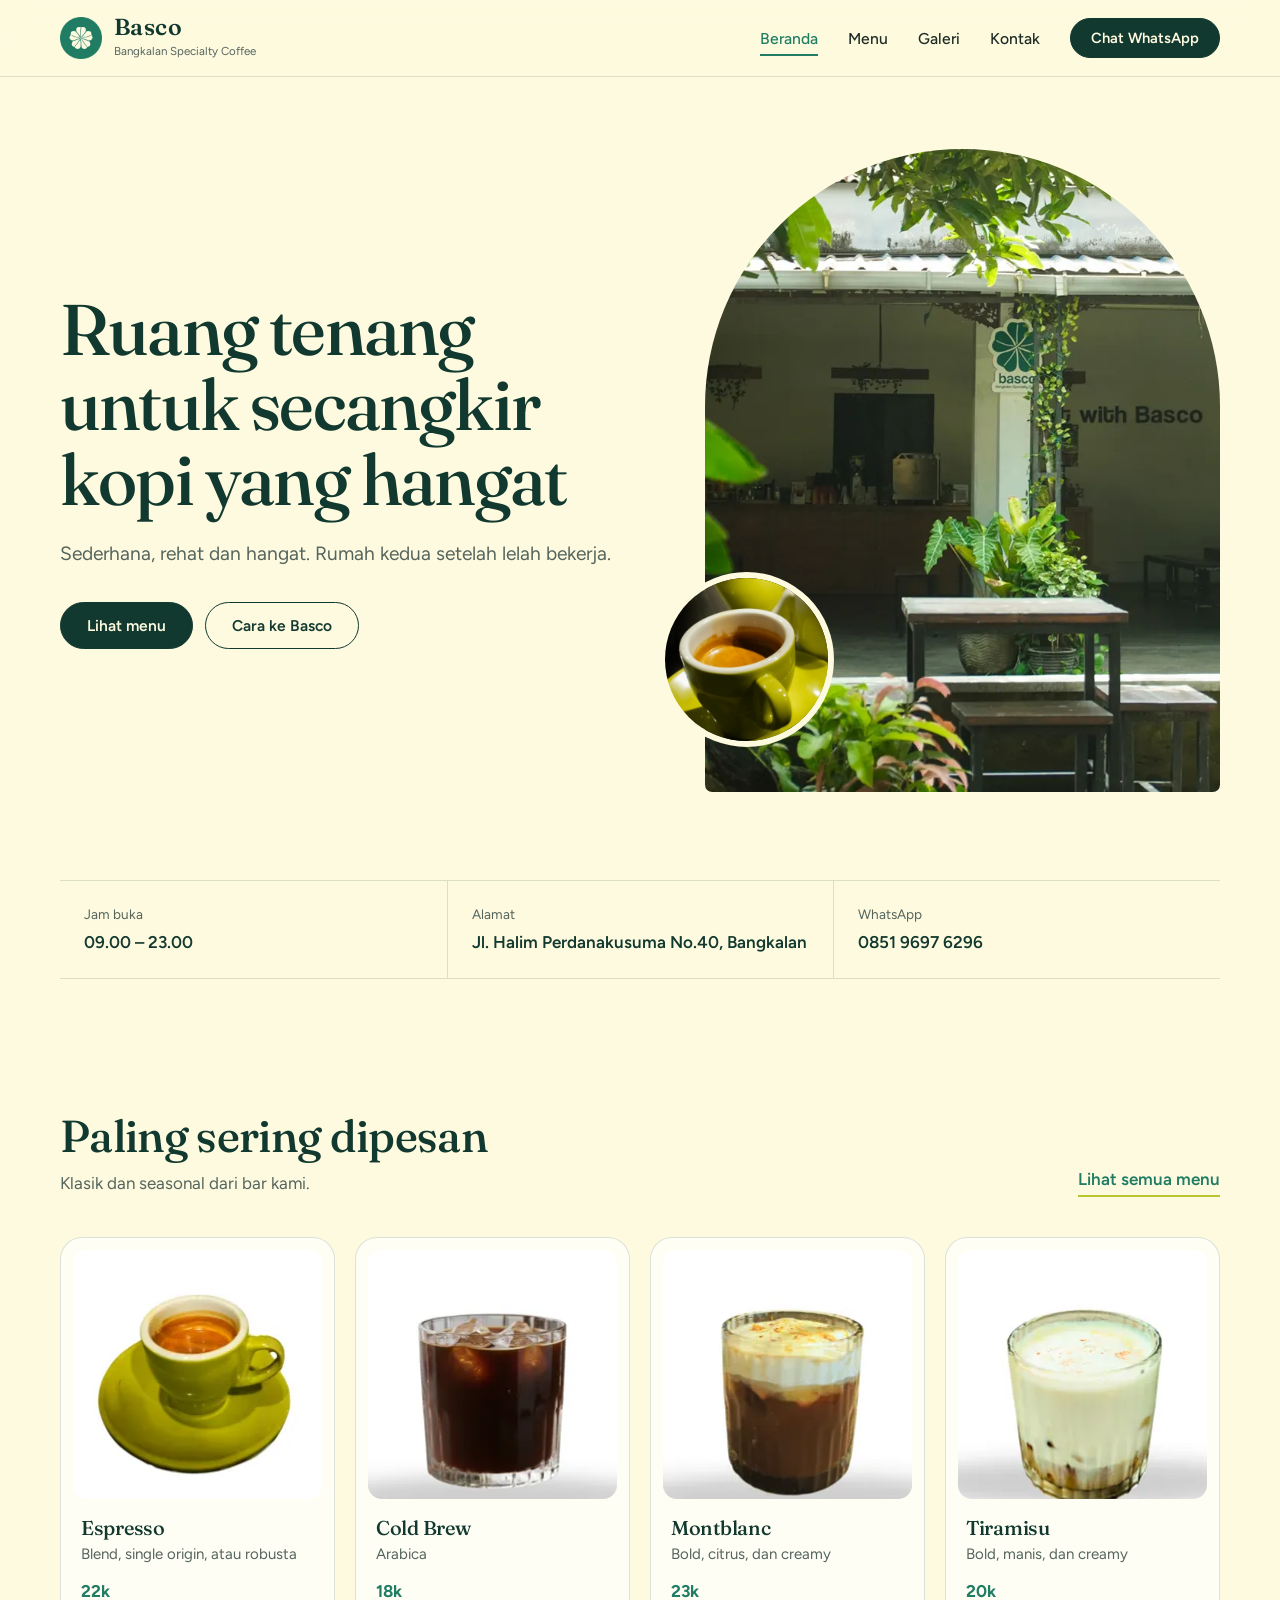
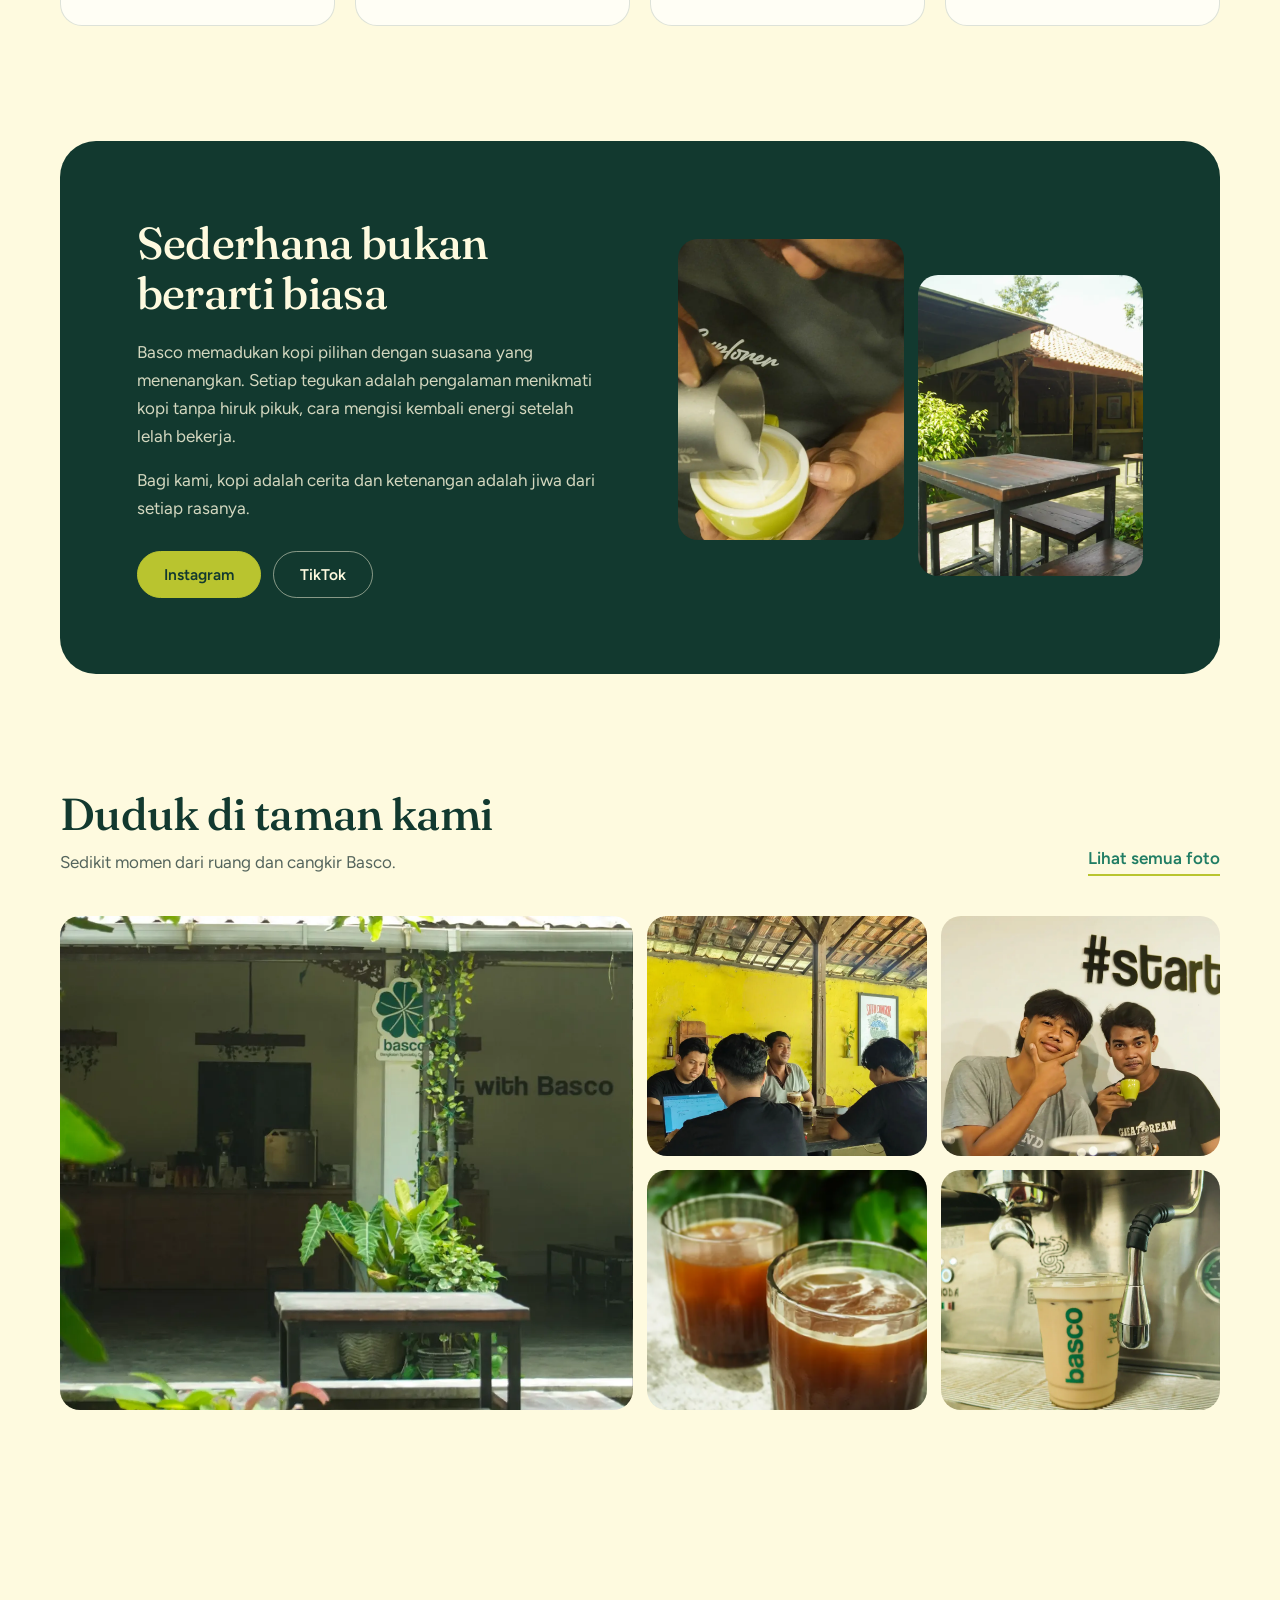
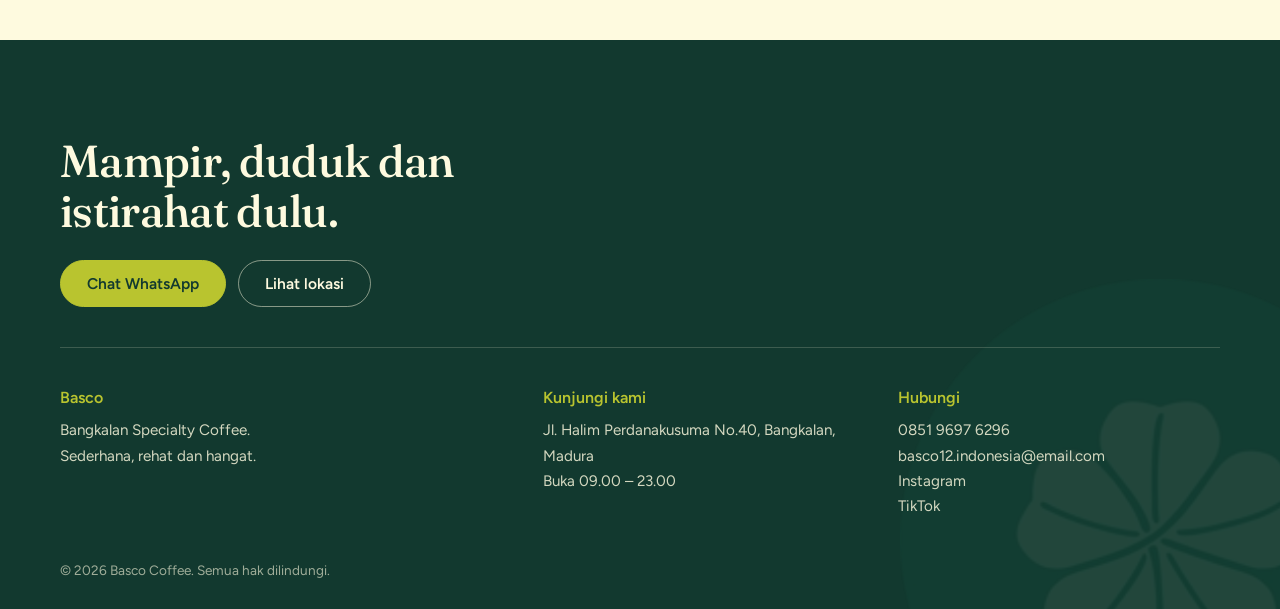
==== commit b131097a: "Update index.html" ====
--- a/index.html
+++ b/index.html
@@ -27,7 +27,7 @@
             <div class="hero-copy">
               <h1>Ruang tenang untuk secangkir kopi yang hangat</h1>
               <p class="lead">
-                Sederhana, rehat, dan hangat. Rumah kedua setelah lelah bekerja.
+                Sederhana, rehat dan hangat. Rumah kedua setelah lelah bekerja.
               </p>
               <div class="row">
                 <a class="btn" href="menu.html">Lihat menu</a>
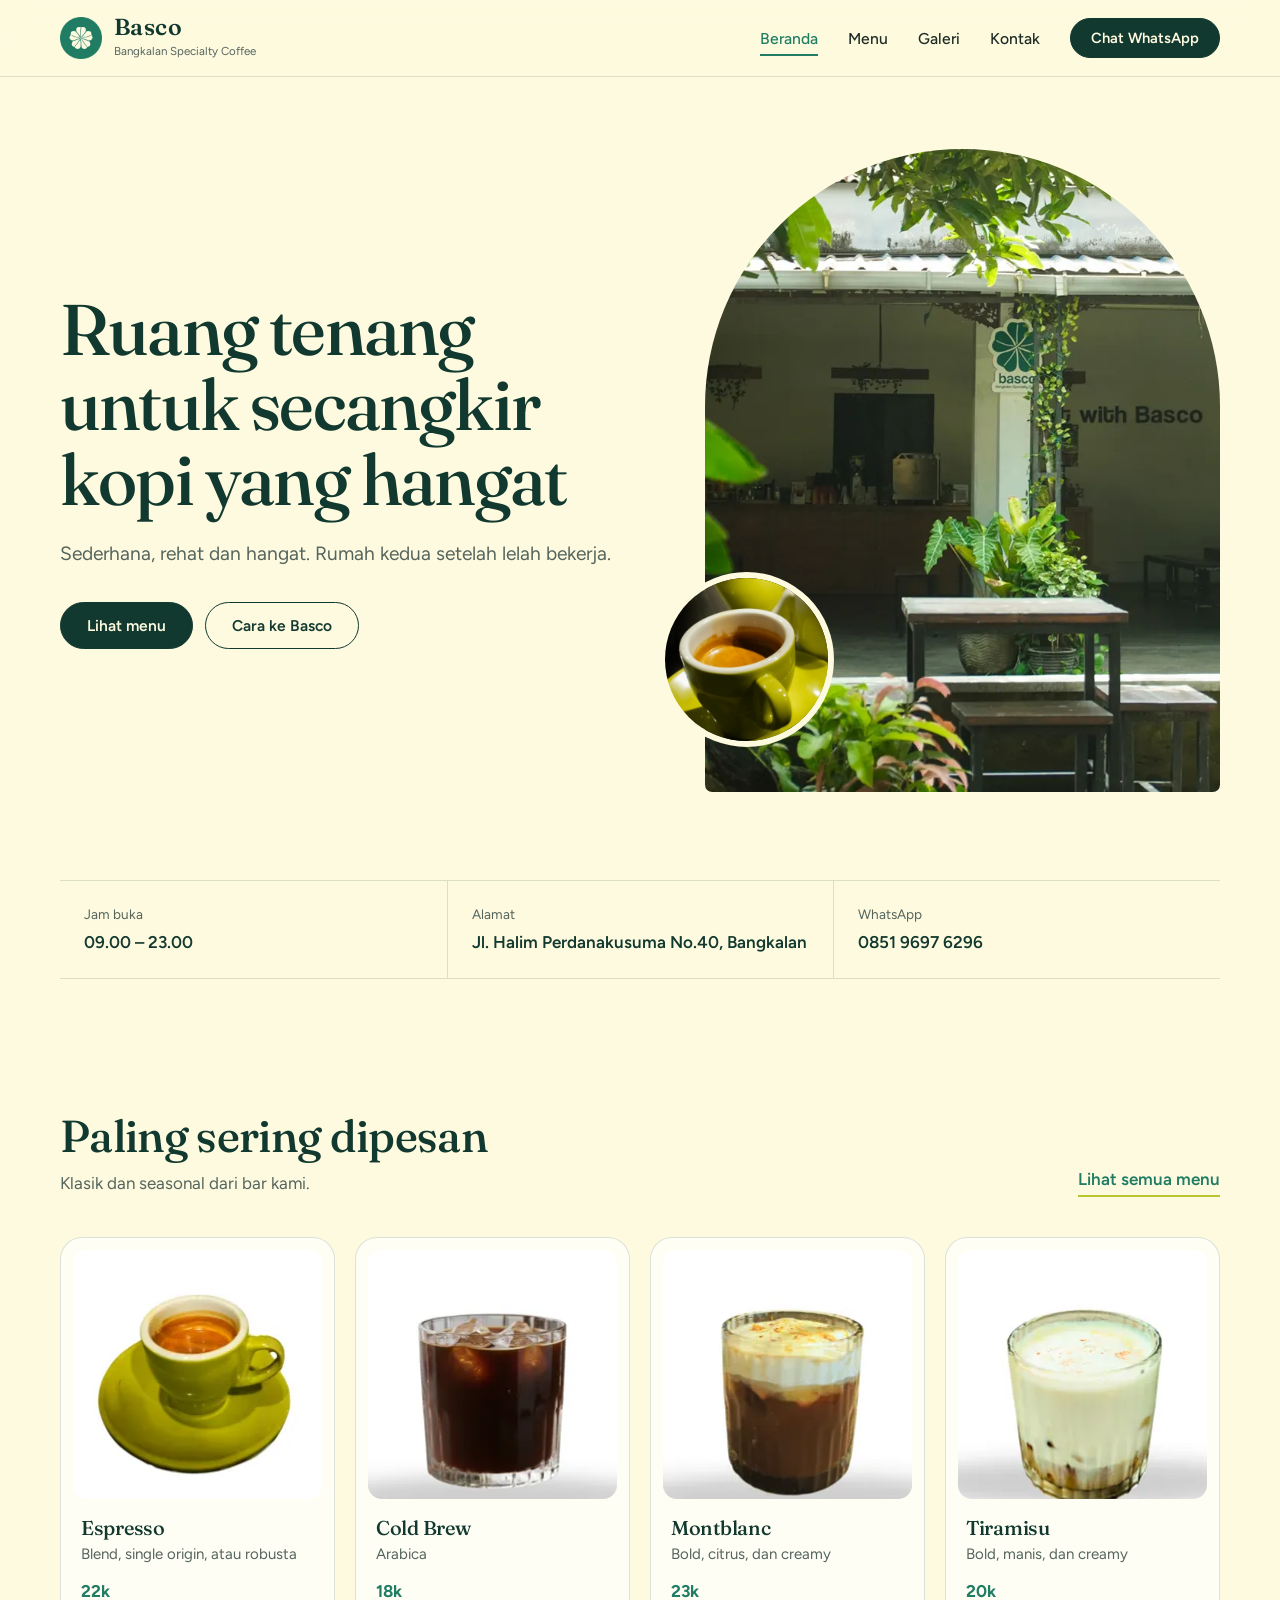
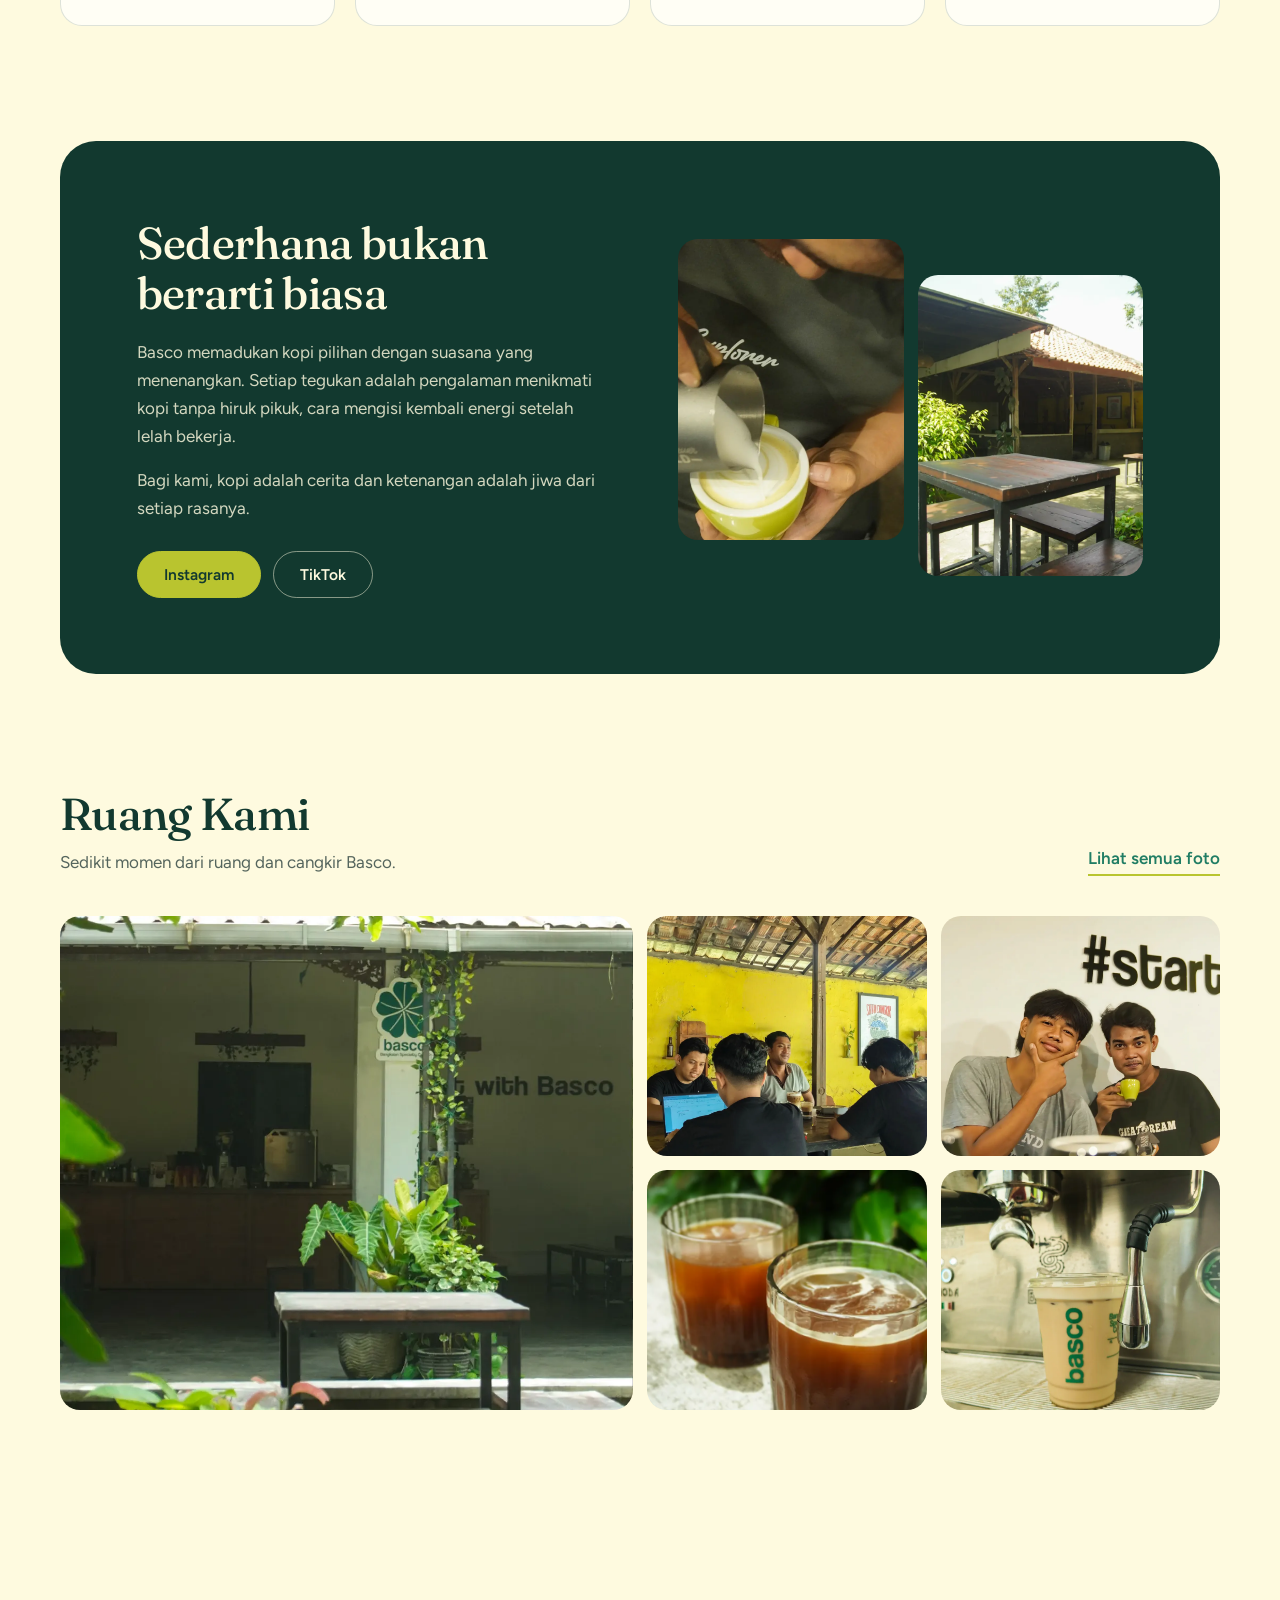
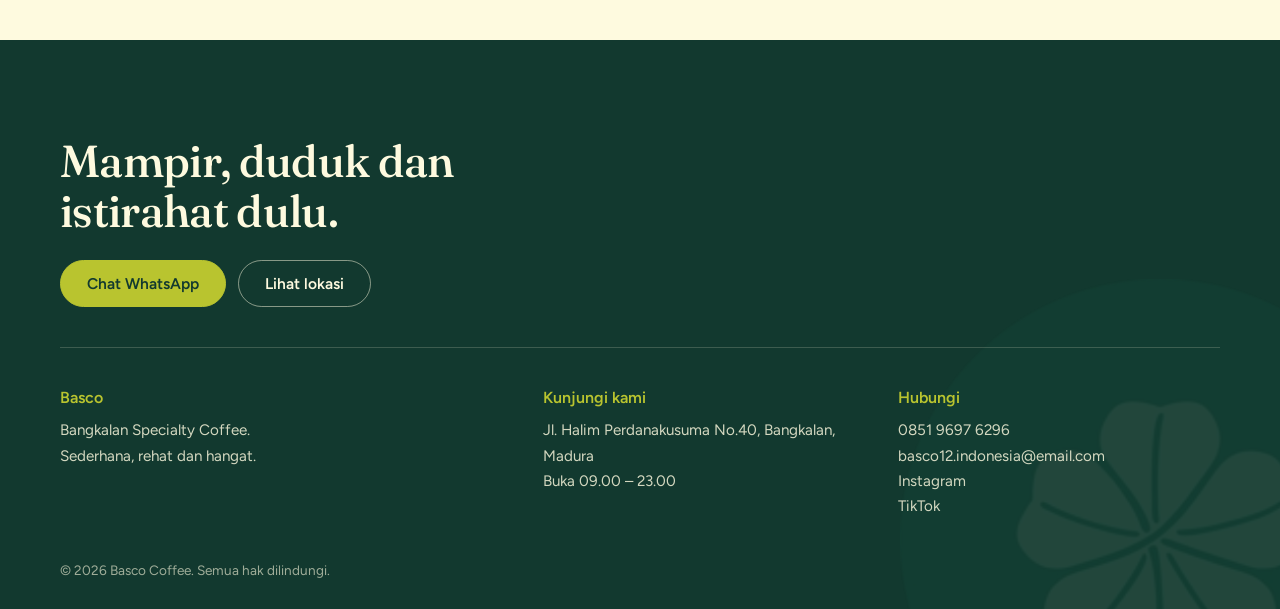
==== commit ec59bc02: "Update index.html" ====
--- a/index.html
+++ b/index.html
@@ -6,7 +6,7 @@
     <title>Basco — Bangkalan Specialty Coffee</title>
     <meta
       name="description"
-      content="Basco, kedai kopi bertaman di Bangkalan. Ruang tenang untuk secangkir kopi yang hangat."
+      content="Basco, kedai kopi di Bangkalan. Ruang tenang untuk secangkir kopi yang hangat."
     />
     <link rel="icon" href="img/favicon.png" type="image/png" />
     <link rel="preconnect" href="https://fonts.googleapis.com" />
@@ -131,7 +131,7 @@
         <div class="wrap">
           <div class="sec-head">
             <div>
-              <h2>Duduk di taman kami</h2>
+              <h2>Ruang Kami</h2>
               <p>Sedikit momen dari ruang dan cangkir Basco.</p>
             </div>
             <a class="more" href="galeri.html">Lihat semua foto</a>
